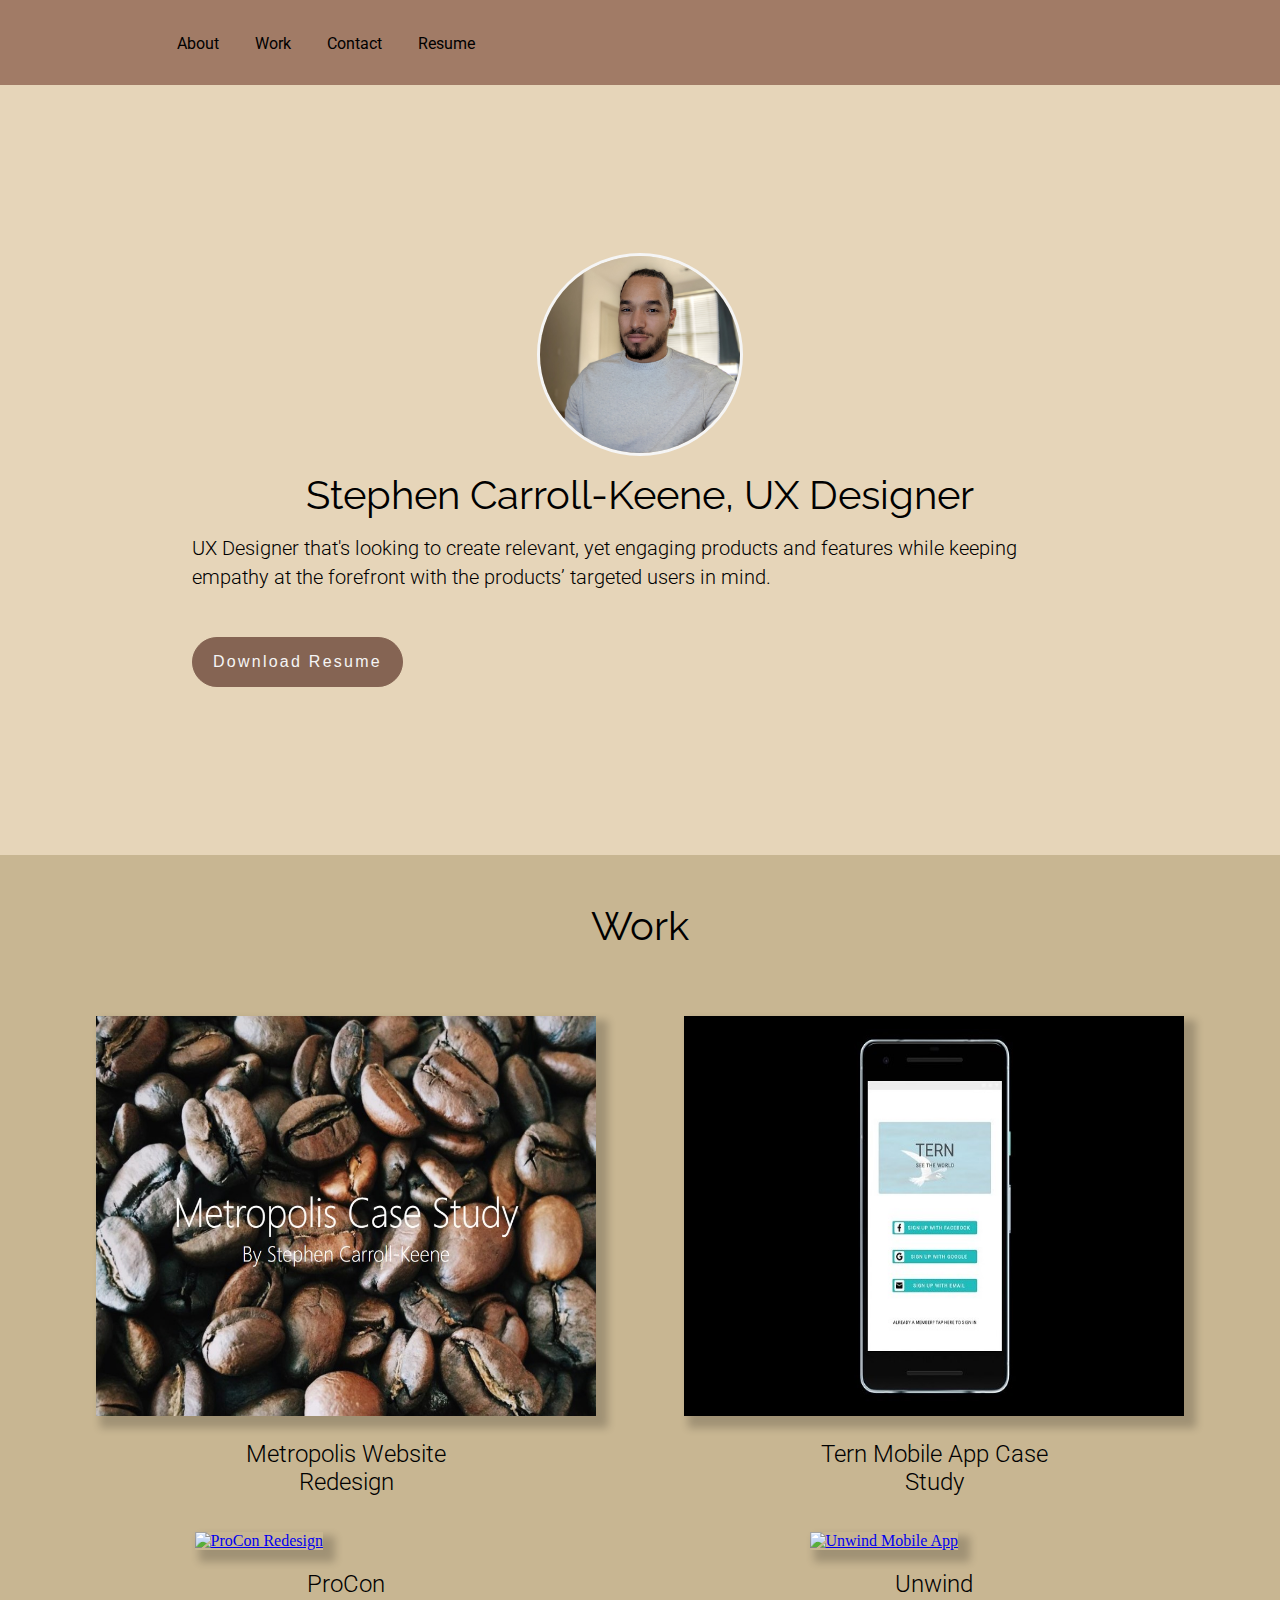
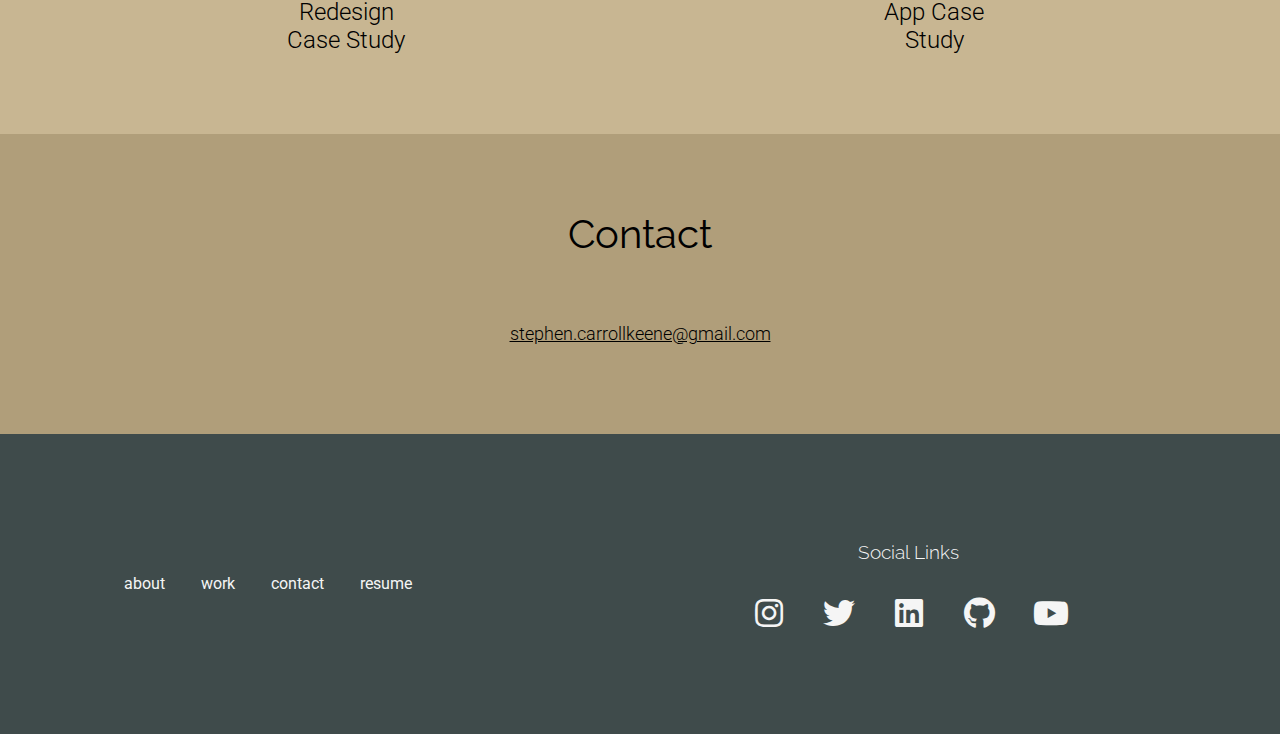
==== index.html @ 1592688e "updated introductory" ====
<!DOCTYPE html>
<html lang="en">
<head>
    <meta charset="UTF-8">
    <meta http-equiv="X-UA-Compatible" content="IE=edge">
    <meta name="viewport" content="width=device-width, initial-scale=1">
    <meta name="description" content="Hello and welcome to my UX Design portfolio completely coded by me, Stephen Carroll-Keene.">
    <title>Stephen | UX Designer</title>
    <link href="https://use.fontawesome.com/releases/v5.0.8/css/all.css" rel="stylesheet">
    <link rel="preconnect" href="https://fonts.googleapis.com">
    <link rel="preconnect" href="https://fonts.gstatic.com" crossorigin>
    <link href="https://fonts.googleapis.com/css2?family=Roboto:wght@300;400;500;700&family=Raleway:wght@300;400;500&&display=swap" rel="stylesheet">
    <link rel="stylesheet" href="./css/style.css" type="text/css">
    <!-- Global site tag (gtag.js) - Google Analytics -->
    <script async src="https://www.googletagmanager.com/gtag/js?id=G-5MT16CN2QF"></script>
    <script>
    window.dataLayer = window.dataLayer || [];
    function gtag(){dataLayer.push(arguments);}
    gtag('js', new Date());

    gtag('config', 'G-5MT16CN2QF');
    </script>
    <!-- Hotjar Tracking Code for https://stephencarrollkeene.com -->
    <script>
        (function(h,o,t,j,a,r){
            h.hj=h.hj||function(){(h.hj.q=h.hj.q||[]).push(arguments)};
            h._hjSettings={hjid:2554139,hjsv:6};
            a=o.getElementsByTagName('head')[0];
            r=o.createElement('script');r.async=1;
            r.src=t+h._hjSettings.hjid+j+h._hjSettings.hjsv;
            a.appendChild(r);
        })(window,document,'https://static.hotjar.com/c/hotjar-','.js?sv=');
    </script>
</head>
<body>
    <header class="navigation">
        <nav class="inline-block">
            <ul>
                <li class="inline-block"><a href="#heroImg">About</a></li>
                <li class="inline-block"><a href="#myWork">Work</a></li>
                <li class="inline-block"><a href="#contact">Contact</a></li>
                <li class="inline-block"><a href="https://drive.google.com/file/d/1DOOVzKp8T7zn0V1pbhtmwLR-fBc4AfFP/view?usp=sharing" target="_blank" rel="noopener">Resume</a></li>
            </ul>
        </nav>
    </header>

    <!-- Hero Image Section -->
    <section class="heroImg" id="heroImg">
        <div class="content">
            <img src="./images/pic-1.jpg" alt="Image" class="center">
            <h1 class="heroImgTitle">Stephen Carroll-Keene, UX Designer</h1>
            <p>UX Designer that's looking to create relevant, yet engaging products and features while keeping empathy at the forefront with the products’ targeted users in mind.</p>
            <a href="https://drive.google.com/file/d/1DOOVzKp8T7zn0V1pbhtmwLR-fBc4AfFP/view?usp=sharing" target="_blank" rel="noopener" class="CKR">
                <button class="button">Download Resume</button>
            </a>
        </div>
    </section>

    <!-- Back to Top Button -->
    <button onclick="scrollToTop(this)" class="scroll-btn" id="btnTop" title="Back to top">
        <span class="scroll-btn-icon">
            <i class="fas fa-arrow-up"></i></button>
        </span>

    <!-- My Work Section -->
    <section class="myWork" id="myWork">
        <h1>Work</h1>
        <div class="workGrid">
            <div class="workImageFour">
                <a href="https://scarrollkeene.github.io/metropolis_case_study/" target="_blank" rel="noopener">
                    <img src="./images/metropolis-case-study.jpg" alt="ProCon Redesign" class="image">
                    <div class="overlay-four">
                        <p class="overlay-text">Website redesign for the Metropolis Coffee Denver shops.</p>
                    </div>
                </a>
                <h2 class="center">Metropolis Website Redesign</h2>
            </div>

            <div class="workImageOne">
                <a href="https://uxfol.io/project/03500a78/ProCon-org-Redesign" target="_blank" rel="noopener">
                    <img src="./images/procon-redesign.jpg" alt="ProCon Redesign" class="image">
                    <div class="overlay-one">
                        <p class="overlay-text">Nonprofit website redesign to assist in building trust with its visitors by feeling easier to navigate
                            and be aesthetically pleasing.</p>
                    </div>
                </a>
                <h2 class="center">ProCon Redesign Case Study</h2>
            </div>

            <div class="workImageTwo">
                <a href="https://scarrollkeene.github.io/tern_case_study/" target="_blank" rel="noopener">
                    <img src="./images/tern-high-fidelity-crop.jpg" alt="Tern Mobile App" class="image">
                    <div class="overlay-two">
                        <p class="overlay-text">Mobile travel application designed to serve as a means of making both local food and activity
                            recommendations to you based on location.</p>
                    </div>
                </a>
                <h2 class="center">Tern Mobile App Case Study</h2>
            </div>

            <div class="workImageThree">
                <a href="https://scarrollkeene.github.io/unwind_case_study/" target="_blank" rel="noopener">
                    <img src="./images/unwind-thumbnail.jpg" alt="Unwind Mobile App" class="image">
                    <div class="overlay-three">
                        <p class="overlay-text">Mobile application created to allow users to utilize their devices in a more positive way, form healthier habits and
                            provide them with a moment of peace before bed.</p>
                    </div>
                </a>
                <h2 class="center">Unwind App Case Study</h2>
            </div>
        </div>
    </section>

    <section class="contact" id="contact">
        <h1>Contact</h1>
        <div class="myEmail">
            <a href="mailto:siresquirebusiness@gmail.com" title="Email Stephen" target="_blank" rel="noopener">stephen.carrollkeene@gmail.com</a>
        </div>
    </section>

    <footer>
        <ul>
            <li class="inline-block"><a href="#heroImg">about</a></li>
            <li class="inline-block"><a href="#myWork">work</a></li>
            <li class="inline-block"><a href="#contact">contact</a></li>
            <li class="inline-block"><a href="https://drive.google.com/file/d/1DOOVzKp8T7zn0V1pbhtmwLR-fBc4AfFP/view?usp=sharing" target="_blank" rel="noopener">resume</a></li>
        </ul>

        <nav class="links">
            <h3 class="footerLinks">Social Links</h3>
            <a href="https://www.instagram.com/hndsmdvl_" title="Follow on Instagram" target="_blank" rel="noopener"><i class="fab fa-instagram"></i></a>
            <a href="https://www.twitter.com/hndsmdvl_" title="Follow on Twitter" target="_blank" rel="noopener"><i class="fab fa-twitter"></i></a>
            <a href="https://www.linkedin.com/in/scarrollkeene" title="Connect on LinkedIn" target="_blank" rel="noopener"><i class="fab fa-linkedin"></i></a>
            <a href="https://github.com/SCarrollKeene" title="Follow on GitHub" target="_blank" rel="noopener"><i class="fab fa-github"></i></a>
            <a href="https://www.youtube.com/user/EsquireSCK" title="Subscribe on YouTube" target="_blank" rel="noopener"><i class="fab fa-youtube"></i></a>
          </nav>
    </footer>
</body>
<script src="https://ajax.googleapis.com/ajax/libs/jquery/3.3.1/jquery.min.js"></script>
<script src="./js/index.js"></script>
</html>
---- css/style.css ----
/* TODO 
* Implement html font size 62.5% for better responsive design
* convert font sizes/widths/margins/paddings to rem
*/

:root {
    /* Fonts */
    --font-header: 'Raleway', sans-serif;
    --font-body: 'Roboto', sans-serif;

    /* Font Size */
    --ft-sz-16: 16px;
    --ft-sz-24: 20px;

    --ft-h-lg: 40px;

    /* Colors */
    --color-primary: #8bd8bd;
    --color-secondary: #1A6978;
    --color-tertiary: #124451;

    --color-light-blk: #373738;
    --color-charcoal: #3F4B4B;
    --color-blk-one: #000;
    --color-blk-two: #222222;

    --color-bs-one: rgba(0, 0, 0, 0.1);
    --color-bs-two: rgba(0, 0, 0, 0.2);

    --color-khaki: #C8B692;
    --color-grullo: #B09E7A;
    --color-beaver: #A17B66;
    --color-beaver-drk: #856453;

    --color-selection: #d8c08b70;
    --color-btn-hover: #b3917f;

    --color-wht: #ffffff;
    --color-wht-smoke: #f5f5f5;
    --color-wht-hover: #f5f5f5bb;
    --color-dutch-wht: #E6D5B9;
}

html {
    scroll-behavior: smooth;
}

body {
    background-color: var(--color-wht);
    width: 100%;
    height: 800px;
    margin: 0 auto;
    margin-left: auto;
    margin-right: auto;
}

/* Navbar */
.navigation {
    background-color: var(--color-beaver);
    display: flex;
    justify-content: center;
    justify-items: center;
}

.inline-block {
    
    margin: 0%;
    display: inline-block;
    vertical-align: middle;
}

.logo {
    display: flex;
    justify-content: center;
    justify-items: center;
    width: 18%;
    padding: 2%;
    text-align: center;
    border-right: 2px solid var(--color-wht);
}

.headerLogo {
    height: 40px;
}

nav {
    width: 78%;
    padding: 1%;
}

ul {
    width: 50%;
    list-style-type: none;
    margin-left: auto;
    
    margin: 0%;
    padding: 2%;
    overflow: hidden;
}

li a {
    color: var(--color-blk-one);
    text-decoration: none;
    padding: 14px 16px;
    transition: background-color 0.3s ease;
}

li a:hover:not(.active) {
    background-color: var(--color-blk-two);
    color: var(--color-wht-smoke);
}

/* Hero Image */
.heroImgTitle {
    font-family: var(--font-header);
    font-weight: 400;
}

.heroImg {
    display: flex;
    flex-direction: column;
    background-color: var(--color-dutch-wht);
    background-blend-mode: normal;
    background-position: center center;
    background-repeat: no-repeat;
    background-attachment: fixed;
    background-size: cover;
    max-width: 100%;

    margin: 20px 0 20px 0;
}

.heroImg > p {
    font-size: 16px;
    font-weight: 400;
    letter-spacing: 0.5px;
}

.content {
    display: flex;
    flex-direction: column;
    justify-content: center;
    height: 700px;
    width: 70%;
    margin: 0 auto;
    padding: 35px;
    color: var(--color-blk-one);
    line-height: 1.5rem;
}

.content h1 {
    font-size: var(--ft-h-lg);
}

.content p {
    font-size: var(--ft-sz-24);
    font-weight: 300;
}

.content img {
    width: 200px;
    height: auto;
    border: 3px solid var(--color-wht-smoke);
    border-radius: 50%;
}

/* Center Img */
.center {
    display: block;
    margin-left: auto;
    margin-right: auto;
    width: 50%;
  }

h1, h3 {
    font-family: var(--font-header);
    font-weight: 300;
    animation: dropIn 1s ease-in-out;
}

h1, h3 {
    text-align: center;
    color: var(--color-blk-one);
}

h4 {
    color: var(--color-wht);
    text-decoration: underline solid var(--color-wht);
}

p {
    margin: 0 0 2rem 0;
    padding-bottom: 14px;
    line-height: 1.8rem;
}

::selection {
    background-color: var(--color-selection);
}

/* Button Styling */
.CKR {
    text-decoration: none;
}

.button {
    background-color: var(--color-beaver-drk);
    border: 1px solid var(--color-beaver-drk);
    border-radius: 25px;
    padding: 15px 20px;
    display: inline-block;
    color: var(--color-wht-smoke);
    text-align: center;
    text-decoration: none;
    font-size: var(--ft-sz-16);
    letter-spacing: 2.25px;
}

.button:hover {
    cursor: pointer;
    background-color: var(--color-btn-hover);
    border: 1px solid var(--color-btn-hover);
}

/* Back to Top btn */
.scroll-btn {
    background-color: var(--color-beaver-drk); 
    height: 4rem;
    width: 4rem;
    position: fixed;
    bottom: 3rem; 
    right: 3rem; 
    border-radius: 50%; 
    z-index: 100;
    box-shadow: 0 0 1rem 1rem rgba(0, 0, 0, 0.1);
    text-align: center;
    cursor: pointer; 

    display: none; 
    overflow: hidden;
    border: none; 
    outline: none;  
}

.scroll-btn:hover {
    background-color: var(--color-btn-hover);
    border: 1px solid var(--color-wht);
}

.scroll-btn-icon,
.scroll-btn-icon::before,
.scroll-btn-icon::after {
    color: var(--color-wht);
    font-size: 18px;
}

/* My Work Section coded using CSS Grid */
.myWork {
    display: flex;
    flex-direction: column;
    background-color: var(--color-khaki);
    padding: 20px;
}

.myWork h1 {
    text-align: center;
    color: var(--color-blk-one);
    font-size: var(--ft-h-lg);
    font-weight: 400;
}

.myWork h2 {
    color: var(--color-blk-one);
    font-family: var(--font-body);
    font-weight: 300;
}

.myWork > p {
    font-size: var(--ft-sz-16);
    font-weight: 400;
    letter-spacing: 0.5px;
}

.workGrid {
    display: grid;
    grid-template-columns: repeat(2, 1fr);
    column-gap: 1rem;
    row-gap: 1rem;
    padding: 20px;
    margin: 20px;
    grid-template-areas: 
    'imageFour imageTwo'
    'imageOne imageThree';
}

.image {
    width: 500px;
    height: 400px;
    box-shadow: 8px 8px 8px 4px rgba(0, 0, 0, 0.2);
}

.workGrid p {
    line-height: 1.5rem;
    color: var(--color-blk-one);
}

.workImageOne {
    grid-area: imageOne;
    display: grid;
    position: relative;
    justify-self: center;
    align-items: center;
}

.workImageTwo {
    grid-area: imageTwo;
    display: grid;
    position: relative;
    justify-self: center;
    align-items: center;
}

.workImageThree {
    grid-area: imageThree;
    display: grid;
    position: relative;
    justify-self: center;
    align-items: center;
}

.workImageFour {
    grid-area: imageFour;
    display: grid;
    position: relative;
    justify-self: center;
    align-items: center;
}

.overlay-four,
.overlay-three,
.overlay-two,
.overlay-one {
    position: absolute;
    top: 0;
    bottom: 0;
    left: 0;
    right: 0;
    height: 400px;
    width: 500px;
    opacity: 0;
    transition: .5s ease;
}

.overlay-text {
    color: var(--color-blk-one);
    font-size: 20px;
    position: absolute;
    top: 50%;
    left: 50%;
    -webkit-transform: translate(-50%, -50%);
    -ms-transform: translate(-50%, -50%);
    transform: translate(-50%, -50%);
    text-align: center;
}

.workImageOne:hover .image,
.workImageTwo:hover .image,
.workImageThree:hover .image,
.workImageFour:hover .image {
    -webkit-filter: blur(3px);
    filter: blur(3px);
}

.workImageOne:hover .overlay-one, 
.workImageTwo:hover .overlay-two, 
.workImageThree:hover .overlay-three,
.workImageFour:hover .overlay-four {
    opacity: 1;
    background-color: var(--color-wht-hover);
}

.contact {
    display: flex;
    flex-direction: column;
    justify-content: center;
    height: 300px;
    background-color: var(--color-grullo);
}

.contact h1 {
    text-align: center;
    color: var(--color-blk-one);
    font-size: var(--ft-h-lg);
    font-weight: 400;
}

.myEmail {
    display: flex;
    align-items: center;
    align-self: center;
    padding: 20px;
    margin: 20px;
    font-family: var(--font-body);
    font-weight: 300;
}

.contact a {
    color: var(--color-blk-one);
    font-size: 1.1rem;
}


/* Footer */
footer {
    display: flex;
    justify-content: center;
    align-items: center;
    background-color: var(--color-charcoal);
    text-align: center;
    height: 300px;
}

.footerLinks {
    color: var(--color-wht-smoke);
}

footer ul {
    display: inline-block;
    vertical-align: top;
    padding: 3%;
    color: var(--color-hover-grn);
}

footer li a {
    color: var(--color-wht-smoke);
    padding: 14px 16px;

}

.fa {
  margin-left: 2px;
  padding: 1rem;
  width: 2rem;
  font-size: 3rem;
  text-align: center;
  text-decoration: none;
  color: var(--color-wht-smoke);
}

.fab {
  margin-left: 2px;
  padding: 1rem;
  width: 2rem;
  font-size: 2rem;
  text-align: center;
  text-decoration: none;
  color: var(--color-wht-smoke);
}

.fa:hover {
  color: var(--color-btn-hover);
  text-decoration: none;
  transform: translateY(-3px);
}

.fab:hover {
  color: var(--color-btn-hover);
  text-decoration: none;
  transform: translateY(-3px);
}

.fa,
.fab:active {
  transform: translateY(-1px);
}

.center {
    text-align: center;
}

/* Typography */
li, p {
    font-family: var(--font-body);
}

/* Media Queries*/

@media only screen and (orientation: landscape) {
    .heroImg {
        margin: 0;;
    }
}

/* 1024px */
@media only screen and (max-width: 64em) {

    .content h1 {
        font-size: 30px;
        font-weight: 500;
    }

}

/* 840px */
@media only screen and (max-width: 52.5em) {

    .content h1 {
        font-size: 28px;
        font-weight: 500;
    }

    .inline-block {
        display: flex;
        flex-direction: row;
    }

    ul {
        width: 70%;
        display: flex;
        align-items: center;
        align-content: center;
    }

    li a.active {
        background-color: var(--color-light-blk);
    }

    .button {
        align-self: center;
    }

    .workGrid {
        display: grid;
        grid-template-columns: repeat(1, 1fr);
        column-gap: 1rem;
        row-gap: 1rem;
        padding: 20px;
        margin: 20px;
        grid-template-areas: 
        'imageFour'
        'imageOne'
        'imageTwo'
        'imageThree';
    }

    footer ul {
        display: flex;
    }
}

/* 768px */
@media only screen and (max-width: 48em) {
    .content {
        height: 830px;
    }

    .content h1 {
        font-size: 26px;
        font-weight: 500;
    }
    
}

/* 600px */
@media only screen and (max-width: 37.5em) {
   
    .inline-block {
        display: flex;
        justify-content: center;
        align-items: center;
    }

    nav {
        padding: 0;
    }

    ul {
        width: 100%;
        display: flex;
        align-items: center;
        justify-content: center;
    }

    .logo {
        display: none;
    }

    li a.active {
        background-color: var(--color-light-blk);
    }

    .heroImg {
        background-image: linear-gradient(to bottom, var(--color-light-blk), var(--color-hover-grn)),
        url(../images/content-background-min.jpg);
        background-attachment: scroll;
        max-width: 100%;
        margin: 0%;
        display: flex;
        padding: 0%;
    }

    .content {
        display: flex;
        width: 50%;
        font-size: var(--ft-sz-16);
        line-height: 1rem;
    }

    .content h1 {
        font-size: 20px;
        font-weight: 500;
    }

    .content img {
        max-width: 100%;
        margin-bottom: 20px;
    }

    .content p {
        line-height: 1.6rem;
        font-size: 15px;
    }

    .CKR {
        display: flex;
        align-self: center;
    }

    #btnTop:hover {
        background-color: var(--color-hover-grn);
        border: 1px solid var(--color-hover-grn);
    }

    .workGrid {
        padding: 10px;
        margin: 10px;
        display: grid;
        grid-template-columns: 1fr;
        grid-template-rows: repeat(1, 1fr);
        grid-template-areas: 
        'imageFour'
        'imageOne' 
        'imageTwo' 
        'imageThree';
    }


    .myWork p {
        display: flex;
        width: 93%;
    }

    .workGrid img {
        height: 250px;
        max-width: 100%;
    }

    .workImageOne:hover {
        filter: none;
    }

    .workImageTwo:hover {
        filter: none;
    }

    .workImageThree:hover {
        filter: none;
    }
    .workImageFour:hover {
        filter: none;
    }

    .myWork h1 {
        font-size: var(--ft-sz-24);
    }

    .myWork h2 {
        font-size: 20px;
    }

    .contact h1 {
        font-size: var(--ft-sz-24);
    }

    footer {
        display: flex;
        flex-direction: column;
        row-gap: 2rem;
        height: 400px;
    }

    footer ul {
        display: flex;
        padding: 0;
    }

    footer h3 {
        display: none;
    }

    .links {
        display: flex;
        align-items: center;
        justify-content: center;
    }
}

/* 414px */
@media only screen and (max-width: 25.875em) {
    .content {
        width: 80%;
    }

    .workGrid {
        grid-template-rows: 300px;
    }

    .myWork p {
        width: 80%;
    }
}
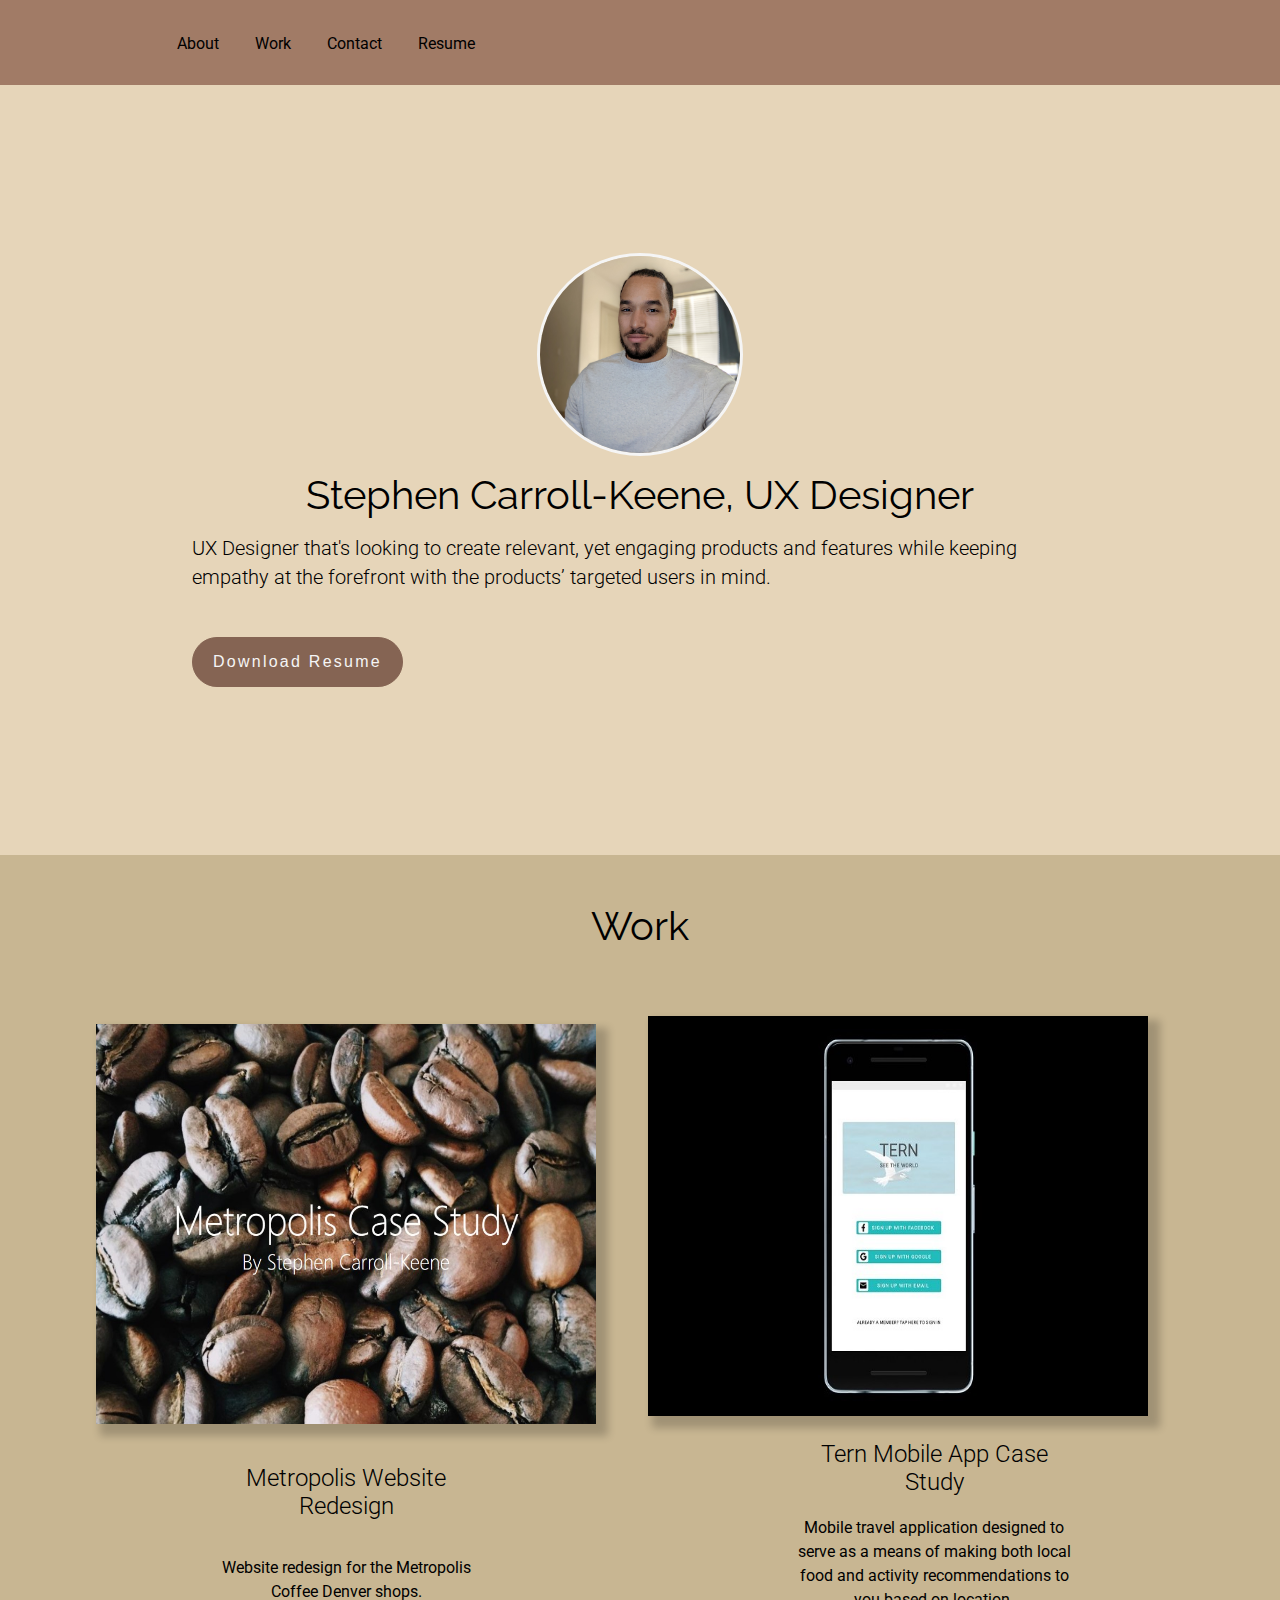
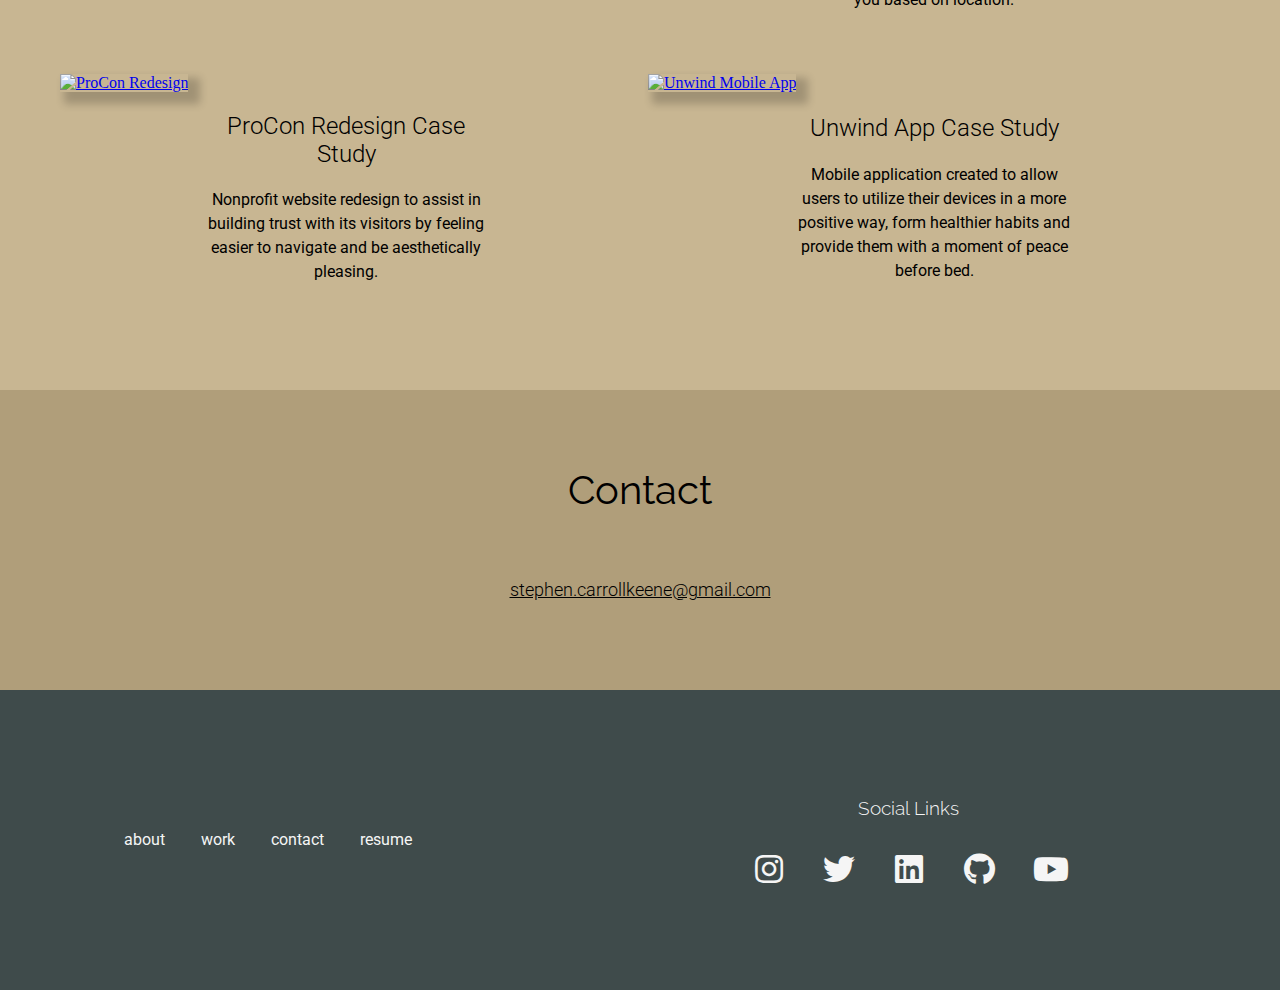
==== commit 87ba0643: "Merge branch 'main' of https://github.com/SCarrollKeene/stephencarrollkeene into main" ====
--- a/index.html
+++ b/index.html
@@ -39,7 +39,7 @@
                 <li class="inline-block"><a href="#heroImg">About</a></li>
                 <li class="inline-block"><a href="#myWork">Work</a></li>
                 <li class="inline-block"><a href="#contact">Contact</a></li>
-                <li class="inline-block"><a href="https://drive.google.com/file/d/1DOOVzKp8T7zn0V1pbhtmwLR-fBc4AfFP/view?usp=sharing" target="_blank" rel="noopener">Resume</a></li>
+                <li class="inline-block"><a href="https://drive.google.com/file/d/1FH6liFDwhu3SFFsydVmSMQoFHK8KPI5D/view?usp=sharing" target="_blank" rel="noopener">Resume</a></li>
             </ul>
         </nav>
     </header>
@@ -50,7 +50,7 @@
             <img src="./images/pic-1.jpg" alt="Image" class="center">
             <h1 class="heroImgTitle">Stephen Carroll-Keene, UX Designer</h1>
             <p>UX Designer that's looking to create relevant, yet engaging products and features while keeping empathy at the forefront with the products’ targeted users in mind.</p>
-            <a href="https://drive.google.com/file/d/1DOOVzKp8T7zn0V1pbhtmwLR-fBc4AfFP/view?usp=sharing" target="_blank" rel="noopener" class="CKR">
+            <a href="https://drive.google.com/file/d/1FH6liFDwhu3SFFsydVmSMQoFHK8KPI5D/view?usp=sharing" target="_blank" rel="noopener" class="CKR">
                 <button class="button">Download Resume</button>
             </a>
         </div>
@@ -74,6 +74,7 @@
                     </div>
                 </a>
                 <h2 class="center">Metropolis Website Redesign</h2>
+                <p class="overlay-bottom-text center">Website redesign for the Metropolis Coffee Denver shops.</p>
             </div>
 
             <div class="workImageOne">
@@ -85,6 +86,8 @@
                     </div>
                 </a>
                 <h2 class="center">ProCon Redesign Case Study</h2>
+                <p class="overlay-bottom-text center">Nonprofit website redesign to assist in building trust with its visitors by feeling easier to navigate
+                    and be aesthetically pleasing.</p>
             </div>
 
             <div class="workImageTwo">
@@ -96,6 +99,8 @@
                     </div>
                 </a>
                 <h2 class="center">Tern Mobile App Case Study</h2>
+                <p class="overlay-bottom-text center">Mobile travel application designed to serve as a means of making both local food and activity
+                    recommendations to you based on location.</p>
             </div>
 
             <div class="workImageThree">
@@ -107,6 +112,8 @@
                     </div>
                 </a>
                 <h2 class="center">Unwind App Case Study</h2>
+                <p class="overlay-bottom-text center">Mobile application created to allow users to utilize their devices in a more positive way, form healthier habits and
+                    provide them with a moment of peace before bed.</p>
             </div>
         </div>
     </section>
@@ -123,7 +130,7 @@
             <li class="inline-block"><a href="#heroImg">about</a></li>
             <li class="inline-block"><a href="#myWork">work</a></li>
             <li class="inline-block"><a href="#contact">contact</a></li>
-            <li class="inline-block"><a href="https://drive.google.com/file/d/1DOOVzKp8T7zn0V1pbhtmwLR-fBc4AfFP/view?usp=sharing" target="_blank" rel="noopener">resume</a></li>
+            <li class="inline-block"><a href="https://drive.google.com/file/d/1FH6liFDwhu3SFFsydVmSMQoFHK8KPI5D/view?usp=sharing" target="_blank" rel="noopener">resume</a></li>
         </ul>
 
         <nav class="links">
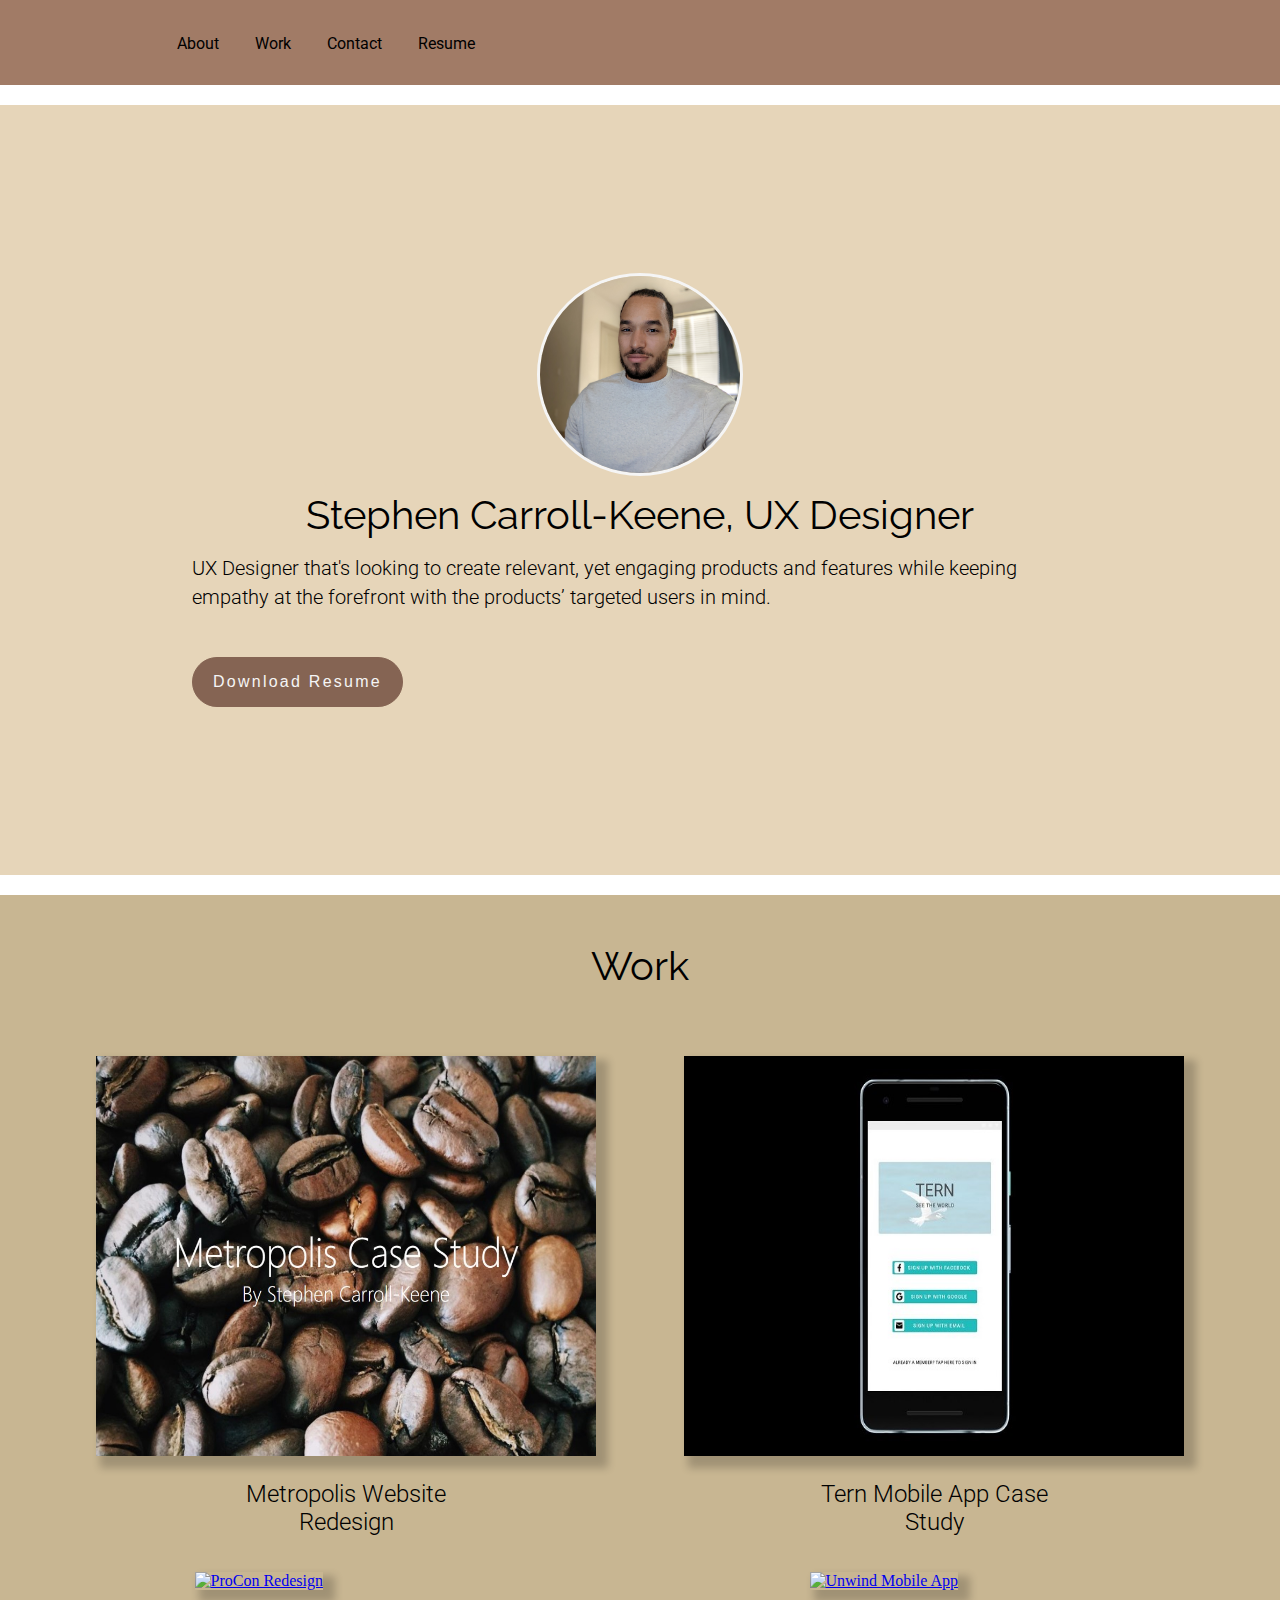
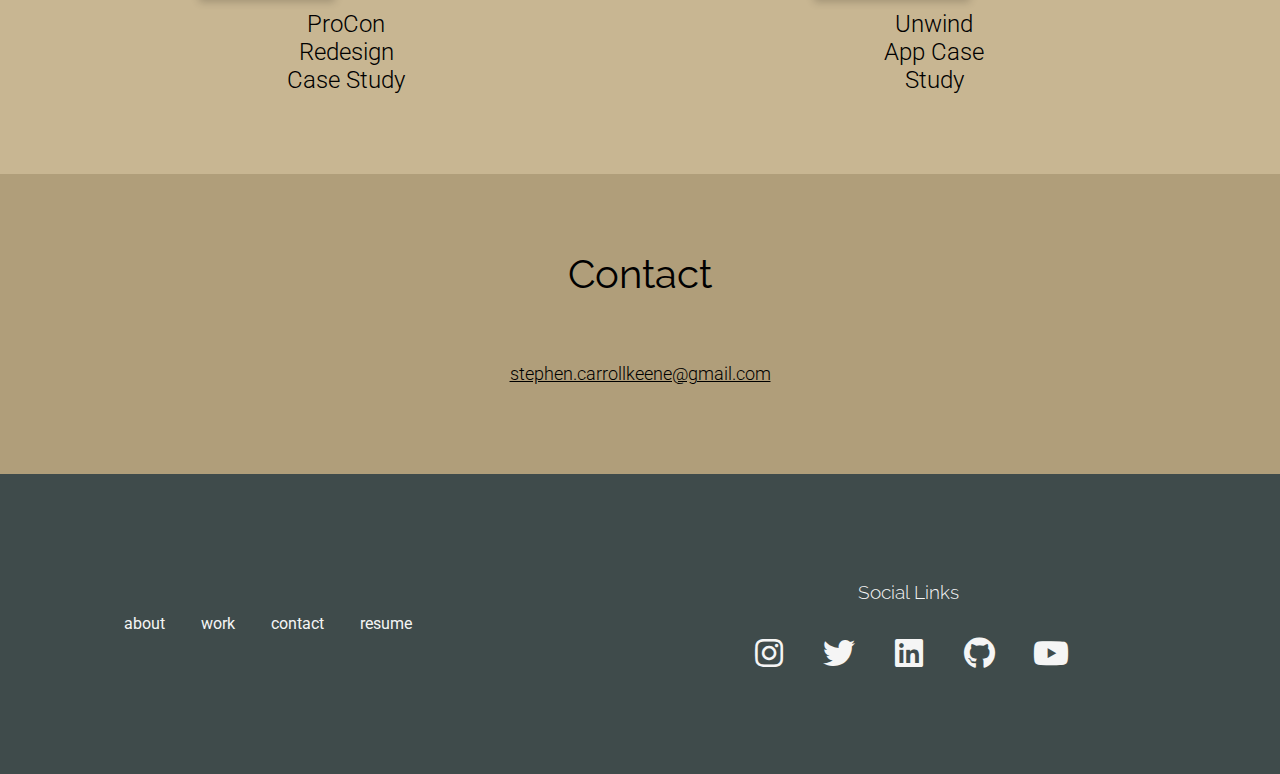
==== commit d297d13a: "updated codebase to reflect what was posted and current in github" ====
--- a/index.html
+++ b/index.html
@@ -74,7 +74,6 @@
                     </div>
                 </a>
                 <h2 class="center">Metropolis Website Redesign</h2>
-                <p class="overlay-bottom-text center">Website redesign for the Metropolis Coffee Denver shops.</p>
             </div>
 
             <div class="workImageOne">
@@ -86,8 +85,6 @@
                     </div>
                 </a>
                 <h2 class="center">ProCon Redesign Case Study</h2>
-                <p class="overlay-bottom-text center">Nonprofit website redesign to assist in building trust with its visitors by feeling easier to navigate
-                    and be aesthetically pleasing.</p>
             </div>
 
             <div class="workImageTwo">
@@ -99,8 +96,6 @@
                     </div>
                 </a>
                 <h2 class="center">Tern Mobile App Case Study</h2>
-                <p class="overlay-bottom-text center">Mobile travel application designed to serve as a means of making both local food and activity
-                    recommendations to you based on location.</p>
             </div>
 
             <div class="workImageThree">
@@ -112,8 +107,6 @@
                     </div>
                 </a>
                 <h2 class="center">Unwind App Case Study</h2>
-                <p class="overlay-bottom-text center">Mobile application created to allow users to utilize their devices in a more positive way, form healthier habits and
-                    provide them with a moment of peace before bed.</p>
             </div>
         </div>
     </section>
@@ -145,4 +138,4 @@
 </body>
 <script src="https://ajax.googleapis.com/ajax/libs/jquery/3.3.1/jquery.min.js"></script>
 <script src="./js/index.js"></script>
-</html>
+</html>--- a/css/style.css
+++ b/css/style.css
@@ -352,11 +352,14 @@
 }
 
 .overlay-text {
-    color: var(--color-blk-one);
+    font-family: var(--font-body);
+    font-weight: 400;
     font-size: 20px;
+    color: var(--color-blk-one);
     position: absolute;
     top: 50%;
     left: 50%;
+    width: 50%;
     -webkit-transform: translate(-50%, -50%);
     -ms-transform: translate(-50%, -50%);
     transform: translate(-50%, -50%);
@@ -486,9 +489,7 @@
 /* Media Queries*/
 
 @media only screen and (orientation: landscape) {
-    .heroImg {
-        margin: 0;;
-    }
+
 }
 
 /* 1024px */
@@ -505,7 +506,7 @@
 @media only screen and (max-width: 52.5em) {
 
     .content h1 {
-        font-size: 28px;
+        font-size: 32px;
         font-weight: 500;
     }
 
@@ -616,6 +617,14 @@
         margin-bottom: 20px;
     }
 
+    .overlay-one,
+    .overlay-two,
+    .overlay-three,
+    .overlay-four {
+        max-width: 100%;
+        height: 250px;
+    }
+
     .content p {
         line-height: 1.6rem;
         font-size: 15px;
@@ -715,7 +724,11 @@
         grid-template-rows: 300px;
     }
 
+    .myWork {
+        padding: 10px;
+    }
+
     .myWork p {
         width: 80%;
     }
-}
+}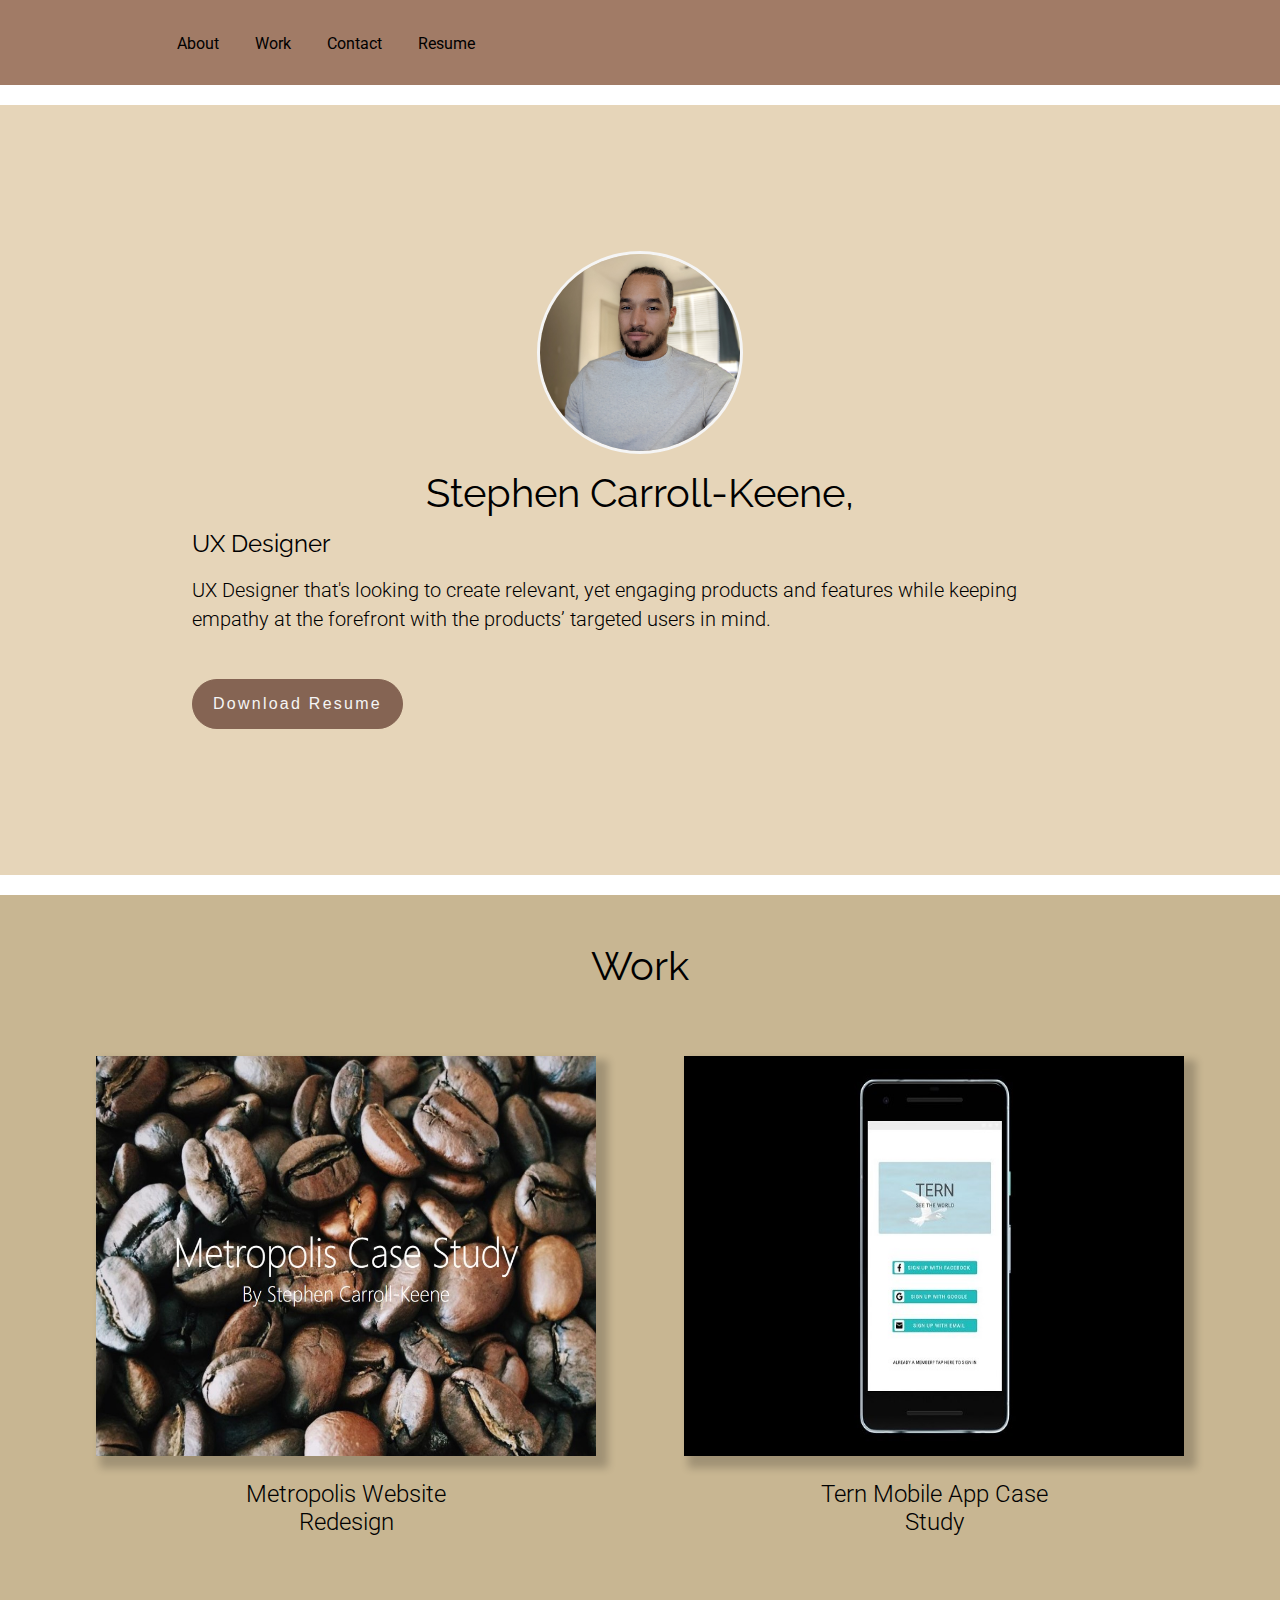
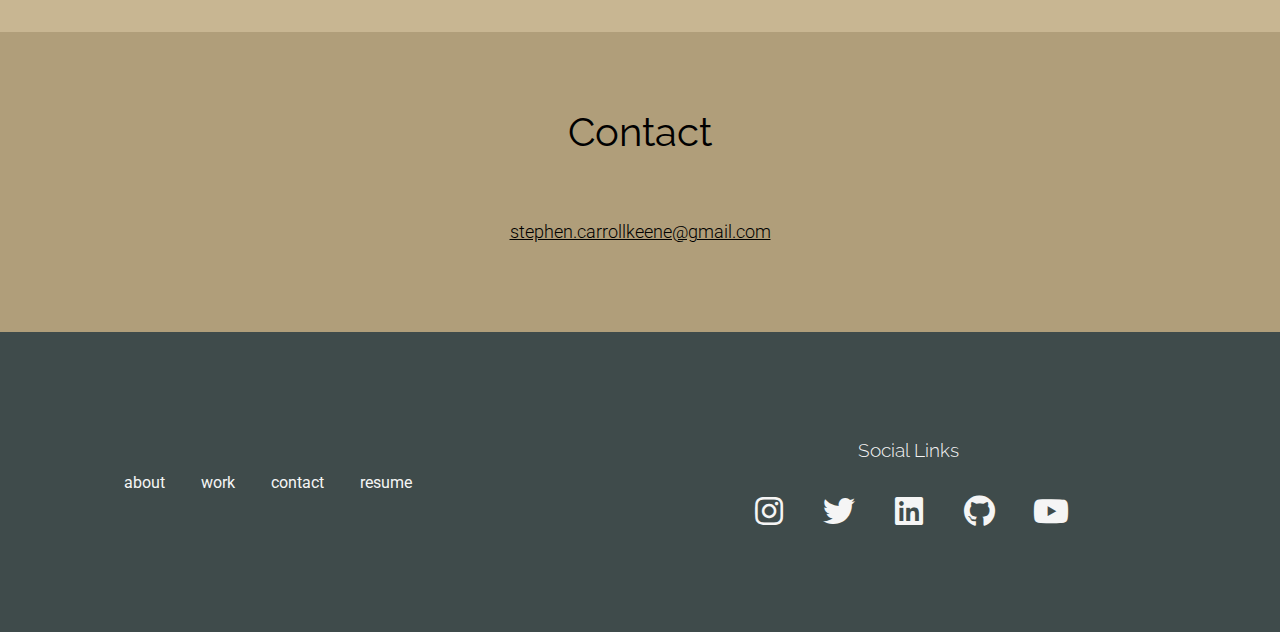
==== commit 36976b72: "omitted links to the procon and unwind case studies for the time being" ====
--- a/index.html
+++ b/index.html
@@ -47,12 +47,19 @@
     <!-- Hero Image Section -->
     <section class="heroImg" id="heroImg">
         <div class="content">
-            <img src="./images/pic-1.jpg" alt="Image" class="center">
-            <h1 class="heroImgTitle">Stephen Carroll-Keene, UX Designer</h1>
-            <p>UX Designer that's looking to create relevant, yet engaging products and features while keeping empathy at the forefront with the products’ targeted users in mind.</p>
-            <a href="https://drive.google.com/file/d/1FH6liFDwhu3SFFsydVmSMQoFHK8KPI5D/view?usp=sharing" target="_blank" rel="noopener" class="CKR">
-                <button class="button">Download Resume</button>
-            </a>
+            <div class="content-image">
+                <img src="./images/pic-1.jpg" alt="Image" class="center">
+            </div>
+            
+            <div class="content-copy">
+                <h1 class="heroImgTitle">Stephen Carroll-Keene,</h1>
+                <h2 class="heroImgTitle">UX Designer</h2>
+                <p>UX Designer that's looking to create relevant, yet engaging products and features while keeping empathy at the forefront with the products’ targeted users in mind.</p>
+
+                <a href="https://drive.google.com/file/d/1FH6liFDwhu3SFFsydVmSMQoFHK8KPI5D/view?usp=sharing" target="_blank" rel="noopener" class="CKR">
+                    <button class="button">Download Resume</button>
+                </a>
+            </div>
         </div>
     </section>
 
@@ -67,7 +74,7 @@
         <h1>Work</h1>
         <div class="workGrid">
             <div class="workImageFour">
-                <a href="https://scarrollkeene.github.io/metropolis_case_study/" target="_blank" rel="noopener">
+                <a href="./metropolis.html" rel="noopener">
                     <img src="./images/metropolis-case-study.jpg" alt="ProCon Redesign" class="image">
                     <div class="overlay-four">
                         <p class="overlay-text">Website redesign for the Metropolis Coffee Denver shops.</p>
@@ -75,9 +82,9 @@
                 </a>
                 <h2 class="center">Metropolis Website Redesign</h2>
             </div>
-
-            <div class="workImageOne">
-                <a href="https://uxfol.io/project/03500a78/ProCon-org-Redesign" target="_blank" rel="noopener">
+            <!--
+                <div class="workImageOne">
+                <a href="https://uxfol.io/project/03500a78/ProCon-org-Redesign" rel="noopener">
                     <img src="./images/procon-redesign.jpg" alt="ProCon Redesign" class="image">
                     <div class="overlay-one">
                         <p class="overlay-text">Nonprofit website redesign to assist in building trust with its visitors by feeling easier to navigate
@@ -86,9 +93,10 @@
                 </a>
                 <h2 class="center">ProCon Redesign Case Study</h2>
             </div>
+             -->
 
             <div class="workImageTwo">
-                <a href="https://scarrollkeene.github.io/tern_case_study/" target="_blank" rel="noopener">
+                <a href="./tern.html" target="_blank" rel="noopener">
                     <img src="./images/tern-high-fidelity-crop.jpg" alt="Tern Mobile App" class="image">
                     <div class="overlay-two">
                         <p class="overlay-text">Mobile travel application designed to serve as a means of making both local food and activity
@@ -98,7 +106,8 @@
                 <h2 class="center">Tern Mobile App Case Study</h2>
             </div>
 
-            <div class="workImageThree">
+            <!--
+                <div class="workImageThree">
                 <a href="https://scarrollkeene.github.io/unwind_case_study/" target="_blank" rel="noopener">
                     <img src="./images/unwind-thumbnail.jpg" alt="Unwind Mobile App" class="image">
                     <div class="overlay-three">
@@ -108,6 +117,8 @@
                 </a>
                 <h2 class="center">Unwind App Case Study</h2>
             </div>
+            -->
+            
         </div>
     </section>
 
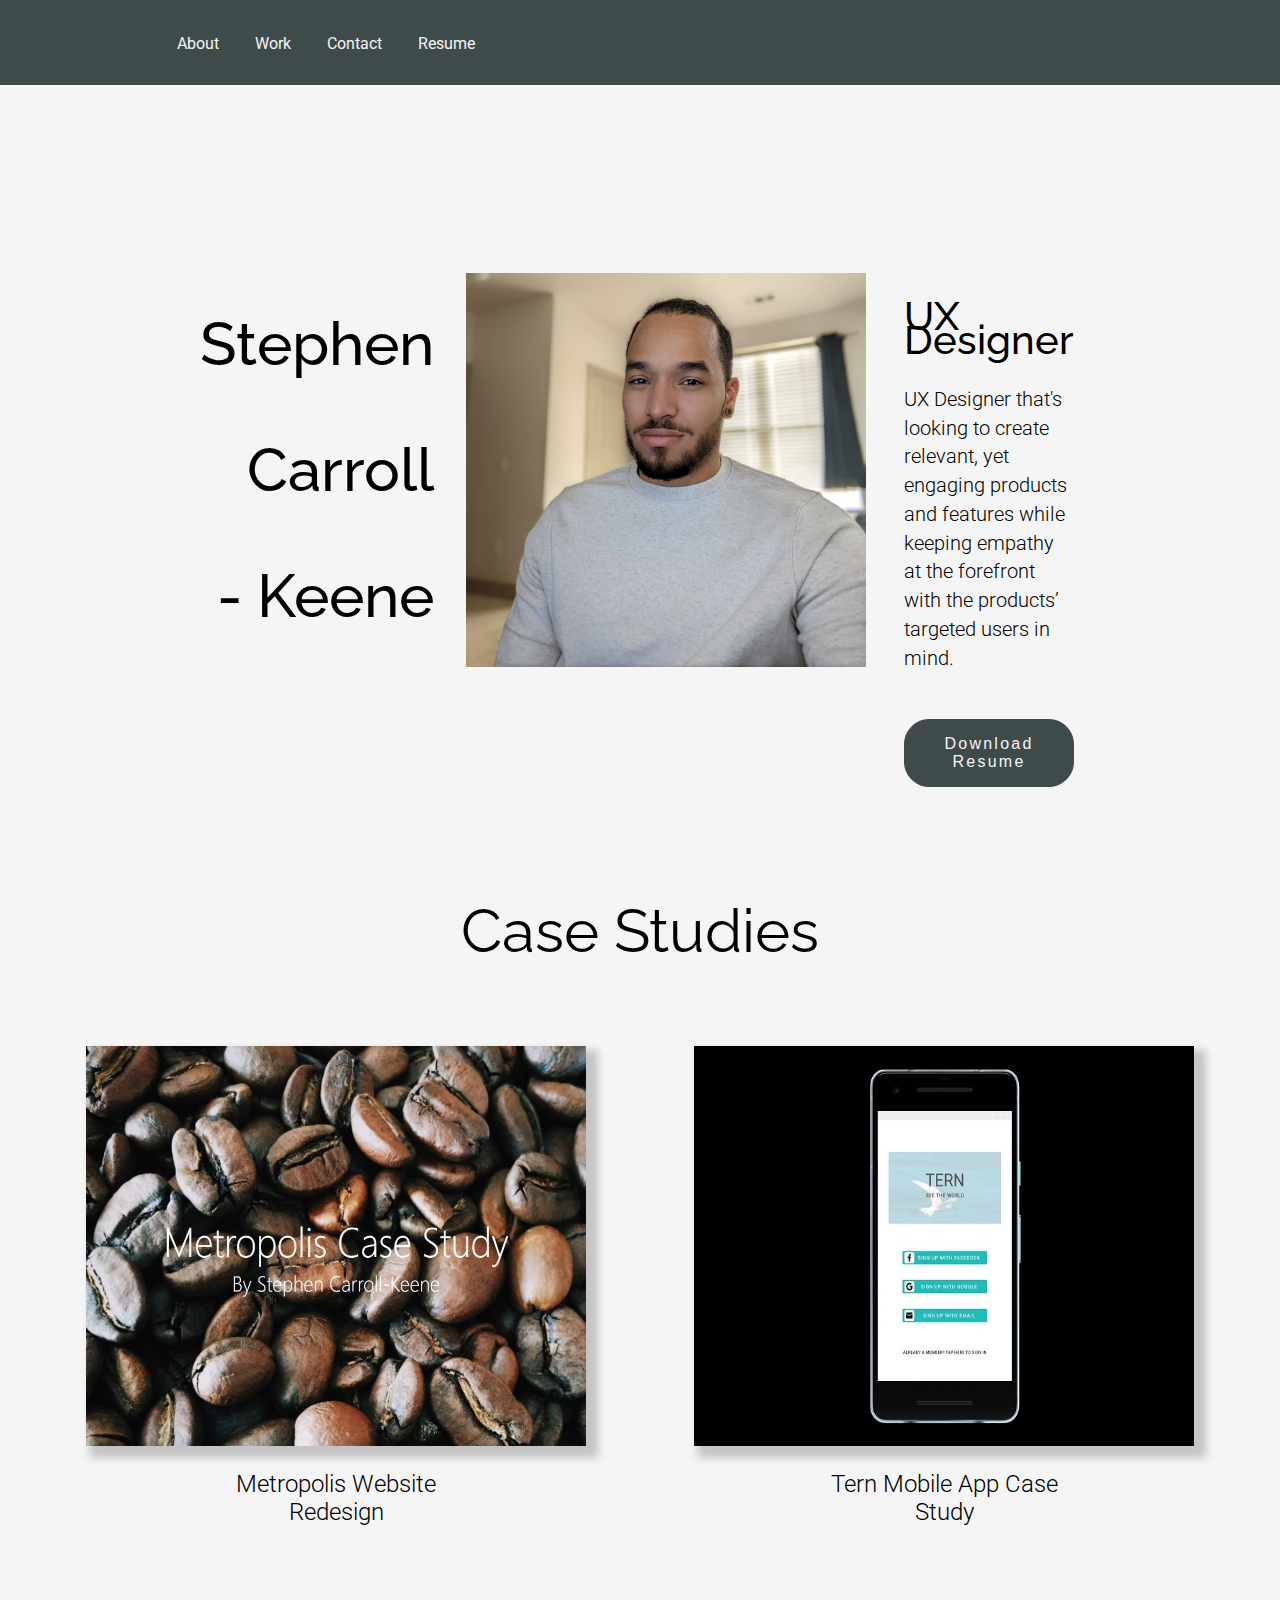
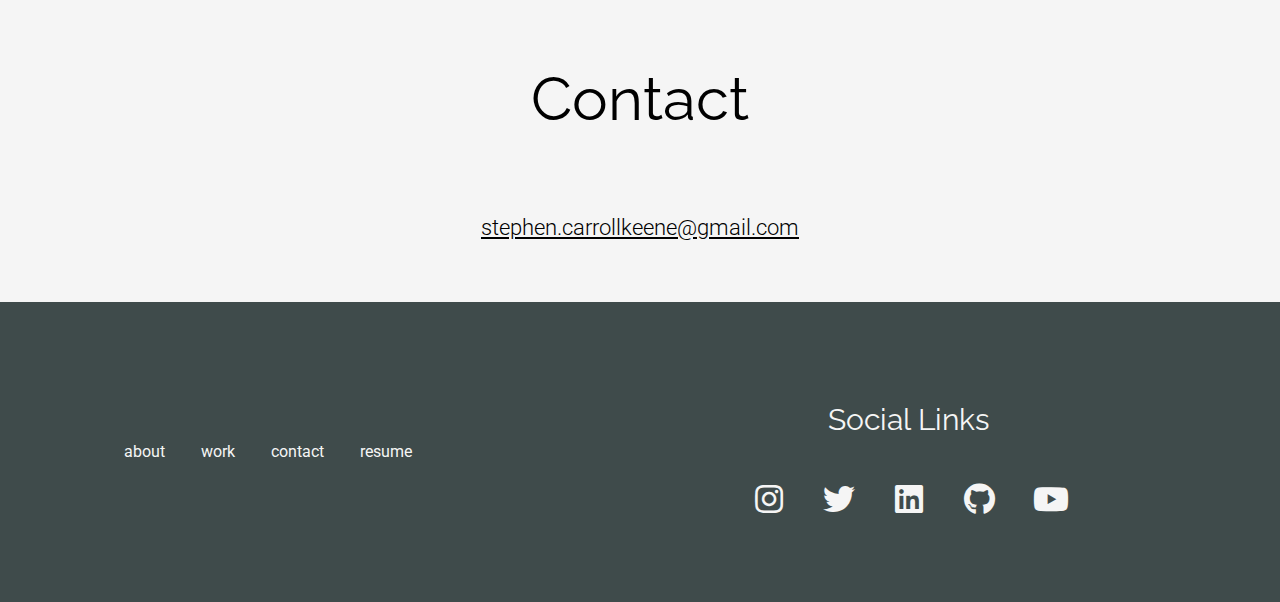
==== commit 85aad6d3: "rethemed site and fixed responsive issues scaling down to tablet and mobile" ====
--- a/index.html
+++ b/index.html
@@ -47,12 +47,16 @@
     <!-- Hero Image Section -->
     <section class="heroImg" id="heroImg">
         <div class="content">
+            <div class="content-name">
+                <h1>Stephen</h1>
+                <h1>Carroll</h1>
+                <h1>- Keene</h1>
+            </div>
             <div class="content-image">
                 <img src="./images/pic-1.jpg" alt="Image" class="center">
             </div>
             
             <div class="content-copy">
-                <h1 class="heroImgTitle">Stephen Carroll-Keene,</h1>
                 <h2 class="heroImgTitle">UX Designer</h2>
                 <p>UX Designer that's looking to create relevant, yet engaging products and features while keeping empathy at the forefront with the products’ targeted users in mind.</p>
 
@@ -71,7 +75,7 @@
 
     <!-- My Work Section -->
     <section class="myWork" id="myWork">
-        <h1>Work</h1>
+        <h1>Case Studies</h1>
         <div class="workGrid">
             <div class="workImageFour">
                 <a href="./metropolis.html" rel="noopener">
@@ -96,7 +100,7 @@
              -->
 
             <div class="workImageTwo">
-                <a href="./tern.html" target="_blank" rel="noopener">
+                <a href="./tern.html" rel="noopener">
                     <img src="./images/tern-high-fidelity-crop.jpg" alt="Tern Mobile App" class="image">
                     <div class="overlay-two">
                         <p class="overlay-text">Mobile travel application designed to serve as a means of making both local food and activity
--- a/css/style.css
+++ b/css/style.css
@@ -12,7 +12,8 @@
     --ft-sz-16: 16px;
     --ft-sz-24: 20px;
 
-    --ft-h-lg: 40px;
+    --ft-h-md: 40px;
+    --ft-h-lg: 60px;
 
     /* Colors */
     --color-primary: #8bd8bd;
@@ -32,7 +33,7 @@
     --color-beaver: #A17B66;
     --color-beaver-drk: #856453;
 
-    --color-selection: #d8c08b70;
+    --color-selection: #5f5f5f70;
     --color-btn-hover: #b3917f;
 
     --color-wht: #ffffff;
@@ -56,7 +57,7 @@
 
 /* Navbar */
 .navigation {
-    background-color: var(--color-beaver);
+    background-color: var(--color-charcoal);
     display: flex;
     justify-content: center;
     justify-items: center;
@@ -99,7 +100,7 @@
 }
 
 li a {
-    color: var(--color-blk-one);
+    color: var(--color-wht-smoke);
     text-decoration: none;
     padding: 14px 16px;
     transition: background-color 0.3s ease;
@@ -113,21 +114,19 @@
 /* Hero Image */
 .heroImgTitle {
     font-family: var(--font-header);
-    font-weight: 400;
+    font-weight: 500;
 }
 
 .heroImg {
     display: flex;
     flex-direction: column;
-    background-color: var(--color-dutch-wht);
+    background-color: var(--color-wht-smoke);
     background-blend-mode: normal;
     background-position: center center;
     background-repeat: no-repeat;
     background-attachment: fixed;
     background-size: cover;
     max-width: 100%;
-
-    margin: 20px 0 20px 0;
 }
 
 .heroImg > p {
@@ -138,7 +137,8 @@
 
 .content {
     display: flex;
-    flex-direction: column;
+    flex-direction: row;
+    align-items: center;
     justify-content: center;
     height: 700px;
     width: 70%;
@@ -148,8 +148,28 @@
     line-height: 1.5rem;
 }
 
+.content-image {
+    display: flex;
+}
+
+.content-copy {
+    display: flex;
+    flex-direction: column;
+    align-items: flex-start;
+    margin: 1.2rem;
+    padding: 1.2rem;
+    width: 400px;
+    height: 400px;
+}
+
 .content h1 {
     font-size: var(--ft-h-lg);
+}
+
+.content h2 {
+    display: flex;
+    align-self: center;
+    font-size: var(--ft-h-md);
 }
 
 .content p {
@@ -157,11 +177,29 @@
     font-weight: 300;
 }
 
+.content-name {
+    display: flex;
+    flex-direction: column;
+    justify-content: space-evenly;
+    padding: 1rem;
+    margin: 1rem;
+    width: 400px;
+    height: 400px;
+}
+
+.content h1 {
+    display: flex;
+    flex-direction: row-reverse;
+    font-weight: 500;
+}
+
 .content img {
-    width: 200px;
+    width: 400px;
     height: auto;
+    /*
     border: 3px solid var(--color-wht-smoke);
     border-radius: 50%;
+    */
 }
 
 /* Center Img */
@@ -200,12 +238,14 @@
 
 /* Button Styling */
 .CKR {
+    display: flex;
+    align-self: center;
     text-decoration: none;
 }
 
 .button {
-    background-color: var(--color-beaver-drk);
-    border: 1px solid var(--color-beaver-drk);
+    background-color: var(--color-charcoal);
+    border: 1px solid var(--color-charcoal);
     border-radius: 25px;
     padding: 15px 20px;
     display: inline-block;
@@ -218,13 +258,14 @@
 
 .button:hover {
     cursor: pointer;
-    background-color: var(--color-btn-hover);
-    border: 1px solid var(--color-btn-hover);
+    color: var(--color-charcoal);
+    background-color: var(--color-wht-smoke);
+    border: 1px solid var(--color-charcoal);
 }
 
 /* Back to Top btn */
 .scroll-btn {
-    background-color: var(--color-beaver-drk); 
+    background-color: var(--color-charcoal); 
     height: 4rem;
     width: 4rem;
     position: fixed;
@@ -242,11 +283,6 @@
     outline: none;  
 }
 
-.scroll-btn:hover {
-    background-color: var(--color-btn-hover);
-    border: 1px solid var(--color-wht);
-}
-
 .scroll-btn-icon,
 .scroll-btn-icon::before,
 .scroll-btn-icon::after {
@@ -258,8 +294,7 @@
 .myWork {
     display: flex;
     flex-direction: column;
-    background-color: var(--color-khaki);
-    padding: 20px;
+    background-color: var(--color-wht-smoke);
 }
 
 .myWork h1 {
@@ -387,7 +422,7 @@
     flex-direction: column;
     justify-content: center;
     height: 300px;
-    background-color: var(--color-grullo);
+    background-color: var(--color-wht-smoke);
 }
 
 .contact h1 {
@@ -408,8 +443,8 @@
 }
 
 .contact a {
-    color: var(--color-blk-one);
-    font-size: 1.1rem;
+    color: var(--color-blk-one);;
+    font-size: 1.4rem;
 }
 
 
@@ -425,6 +460,8 @@
 
 .footerLinks {
     color: var(--color-wht-smoke);
+    font-size: 30px;
+    font-weight: 400;
 }
 
 footer ul {
@@ -510,6 +547,18 @@
         font-weight: 500;
     }
 
+    .content h2 {
+        display: none;
+    }
+
+    .content img {
+        width: 300px;
+    }
+
+    .content p {
+        text-align: justify;
+    }
+
     .inline-block {
         display: flex;
         flex-direction: row;
@@ -532,7 +581,7 @@
 
     .workGrid {
         display: grid;
-        grid-template-columns: repeat(1, 1fr);
+        grid-template-columns: 1fr;
         column-gap: 1rem;
         row-gap: 1rem;
         padding: 20px;
@@ -552,18 +601,66 @@
 /* 768px */
 @media only screen and (max-width: 48em) {
     .content {
+        display: flex;
+        flex-direction: column;
         height: 830px;
+    }
+
+    .content-name {
+        display: flex;
+        flex-direction: row;
+        justify-content: space-evenly;
+    }
+
+    .content-name,
+    .content-copy {
+        height: auto;
     }
 
     .content h1 {
         font-size: 26px;
         font-weight: 500;
     }
+
+    .content h2 {
+        display: none;
+    }
+
+    .content img {
+        width: 250px;
+    }
+
+    .content-copy {
+        align-items: center;
+    }
     
 }
 
 /* 600px */
 @media only screen and (max-width: 37.5em) {
+
+    .content-name {
+        display: flex;
+        flex-direction: row;
+        justify-content: center;
+        margin: 0;
+        padding: 0;
+        height: 10%;
+        width: 80%;
+    }
+
+    .content h1 {
+        padding: 2px;
+        font-size: 14px;
+        font-weight: 500;
+    }
+
+    .content-copy {
+        margin: 0;
+        padding: 0;
+        width: 80%;
+        height: auto;
+    }
    
     .inline-block {
         display: flex;
@@ -603,13 +700,9 @@
     .content {
         display: flex;
         width: 50%;
+        height: fit-content;
         font-size: var(--ft-sz-16);
         line-height: 1rem;
-    }
-
-    .content h1 {
-        font-size: 20px;
-        font-weight: 500;
     }
 
     .content img {
@@ -627,7 +720,8 @@
 
     .content p {
         line-height: 1.6rem;
-        font-size: 15px;
+        font-size: 16px;
+        text-align: justify;
     }
 
     .CKR {
@@ -684,7 +778,7 @@
     }
 
     .myWork h2 {
-        font-size: 20px;
+        font-size: 14px;
     }
 
     .contact h1 {
@@ -696,6 +790,10 @@
         flex-direction: column;
         row-gap: 2rem;
         height: 400px;
+    }
+
+    .contact {
+        max-width: 100%;
     }
 
     footer ul {
@@ -720,6 +818,11 @@
         width: 80%;
     }
 
+    content h1 {
+        font-size: 14px;
+        font-weight: 400;
+    }
+
     .workGrid {
         grid-template-rows: 300px;
     }
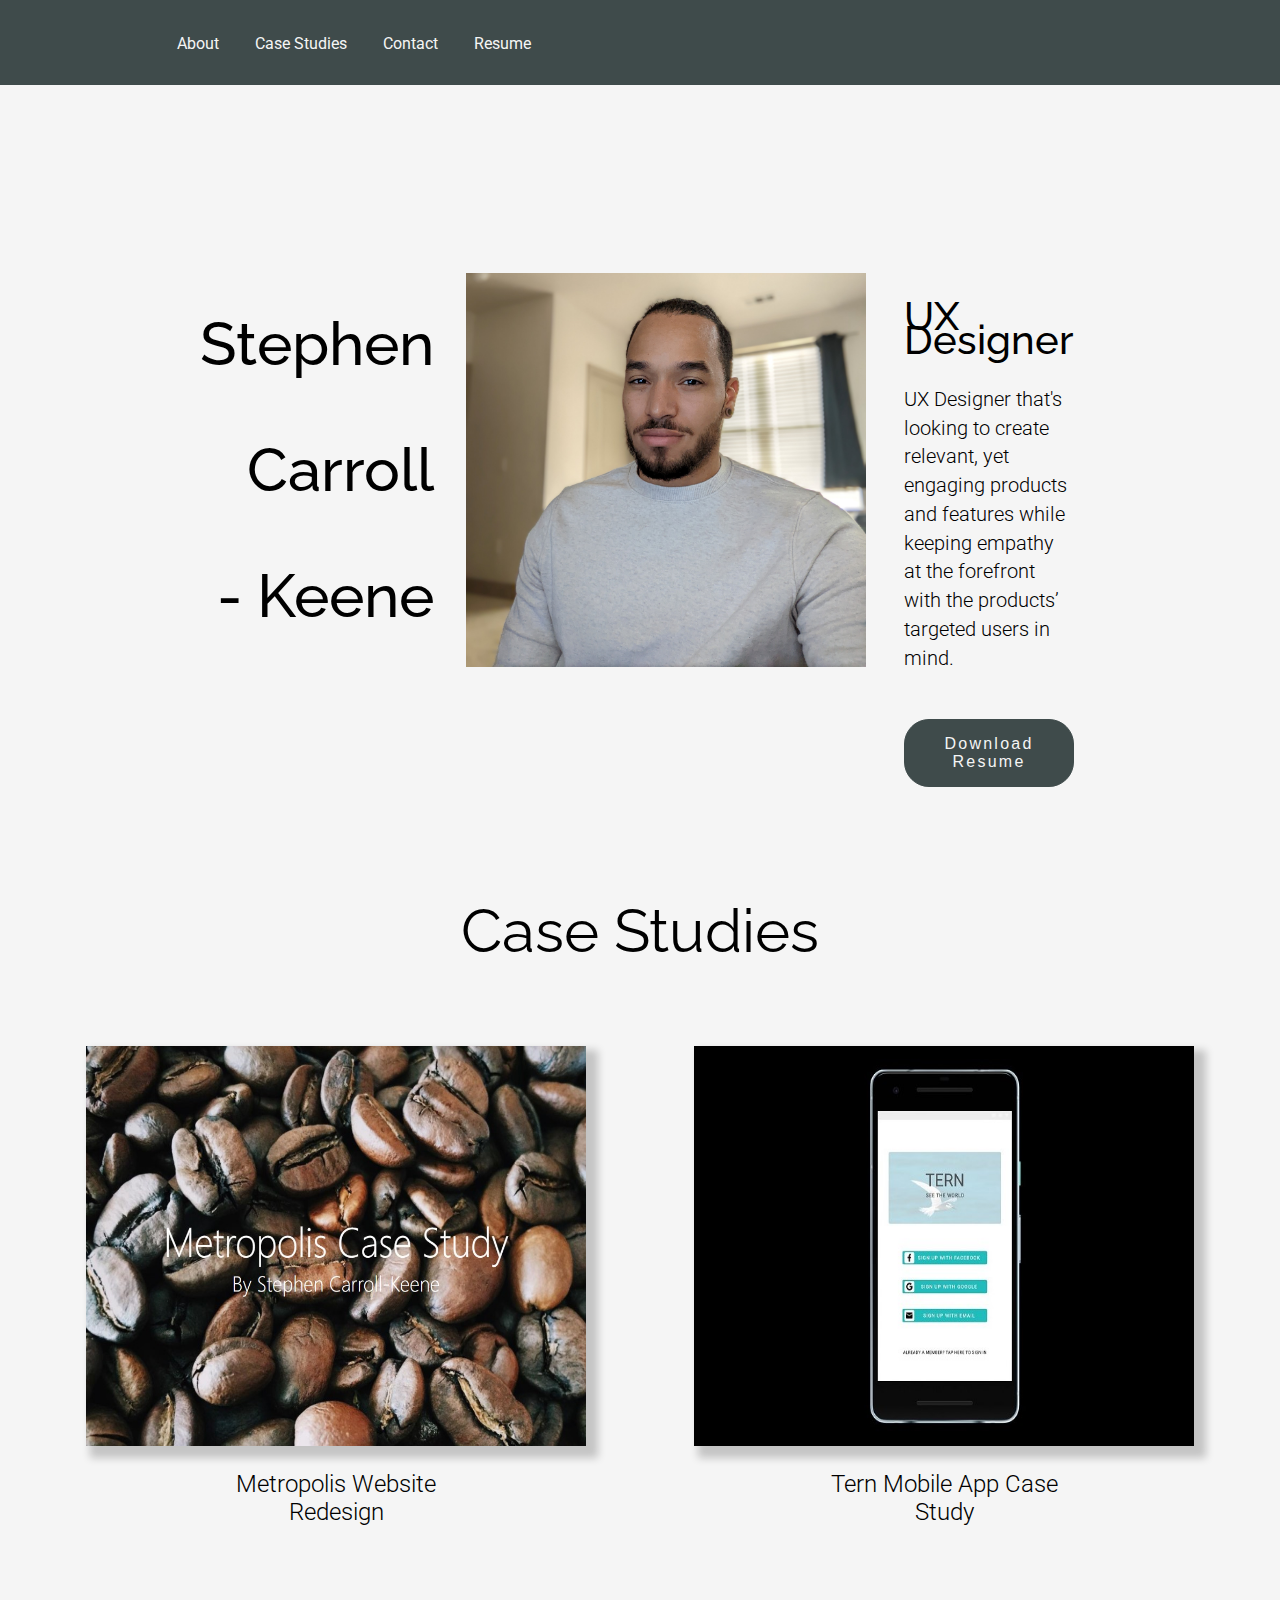
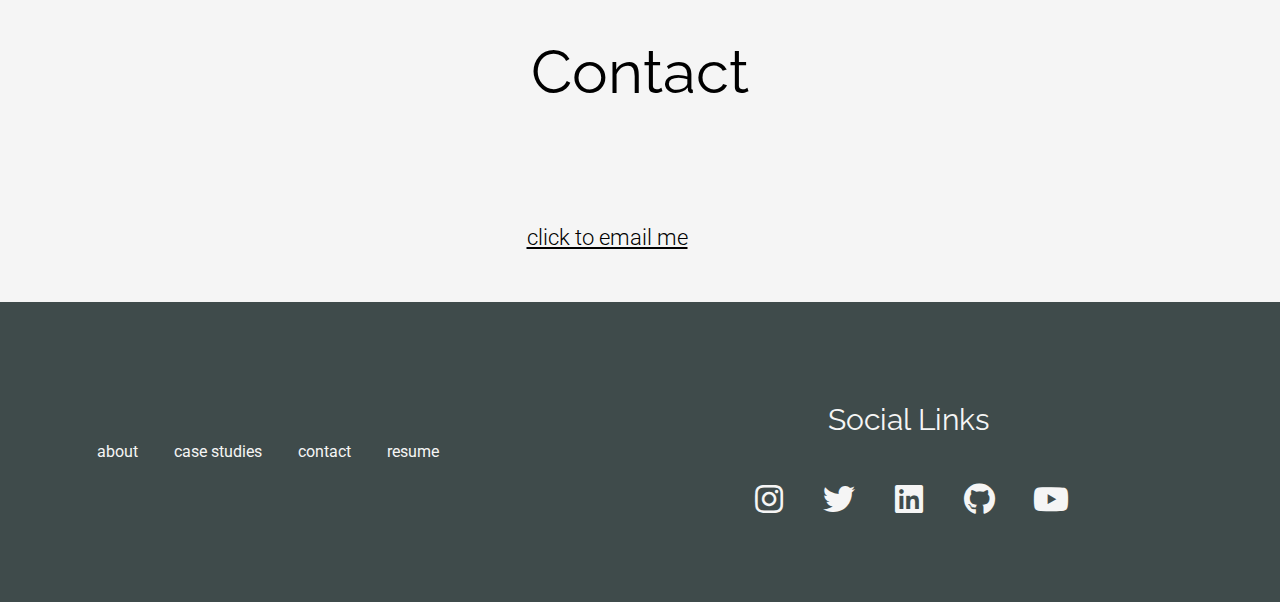
==== commit a333b26c: "updated main page and footer nav links" ====
--- a/index.html
+++ b/index.html
@@ -37,7 +37,7 @@
         <nav class="inline-block">
             <ul>
                 <li class="inline-block"><a href="#heroImg">About</a></li>
-                <li class="inline-block"><a href="#myWork">Work</a></li>
+                <li class="inline-block"><a href="#studies">Case Studies</a></li>
                 <li class="inline-block"><a href="#contact">Contact</a></li>
                 <li class="inline-block"><a href="https://drive.google.com/file/d/1FH6liFDwhu3SFFsydVmSMQoFHK8KPI5D/view?usp=sharing" target="_blank" rel="noopener">Resume</a></li>
             </ul>
@@ -74,7 +74,7 @@
         </span>
 
     <!-- My Work Section -->
-    <section class="myWork" id="myWork">
+    <section class="myWork" id="studies">
         <h1>Case Studies</h1>
         <div class="workGrid">
             <div class="workImageFour">
@@ -129,25 +129,25 @@
     <section class="contact" id="contact">
         <h1>Contact</h1>
         <div class="myEmail">
-            <a href="mailto:siresquirebusiness@gmail.com" title="Email Stephen" target="_blank" rel="noopener">stephen.carrollkeene@gmail.com</a>
+            <a href="mailto:siresquirebusiness@gmail.com" title="Email Stephen" target="_blank" rel="noopener">click to email me<i class="fa fa-envelope" aria-hidden="true"></i></a>
         </div>
     </section>
 
     <footer>
         <ul>
             <li class="inline-block"><a href="#heroImg">about</a></li>
-            <li class="inline-block"><a href="#myWork">work</a></li>
+            <li class="inline-block"><a href="#studies">case studies</a></li>
             <li class="inline-block"><a href="#contact">contact</a></li>
             <li class="inline-block"><a href="https://drive.google.com/file/d/1FH6liFDwhu3SFFsydVmSMQoFHK8KPI5D/view?usp=sharing" target="_blank" rel="noopener">resume</a></li>
         </ul>
 
         <nav class="links">
             <h3 class="footerLinks">Social Links</h3>
-            <a href="https://www.instagram.com/hndsmdvl_" title="Follow on Instagram" target="_blank" rel="noopener"><i class="fab fa-instagram"></i></a>
-            <a href="https://www.twitter.com/hndsmdvl_" title="Follow on Twitter" target="_blank" rel="noopener"><i class="fab fa-twitter"></i></a>
-            <a href="https://www.linkedin.com/in/scarrollkeene" title="Connect on LinkedIn" target="_blank" rel="noopener"><i class="fab fa-linkedin"></i></a>
-            <a href="https://github.com/SCarrollKeene" title="Follow on GitHub" target="_blank" rel="noopener"><i class="fab fa-github"></i></a>
-            <a href="https://www.youtube.com/user/EsquireSCK" title="Subscribe on YouTube" target="_blank" rel="noopener"><i class="fab fa-youtube"></i></a>
+            <a href="https://www.instagram.com/hndsmdvl_" title="Follow on Instagram" target="_blank" rel="noopener"><i class="fab fa-instagram" aria-hidden="true"></i></a>
+            <a href="https://www.twitter.com/hndsmdvl_" title="Follow on Twitter" target="_blank" rel="noopener"><i class="fab fa-twitter" aria-hidden="true"></i></a>
+            <a href="https://www.linkedin.com/in/scarrollkeene" title="Connect on LinkedIn" target="_blank" rel="noopener"><i class="fab fa-linkedin" aria-hidden="true"></i></a>
+            <a href="https://github.com/SCarrollKeene" title="Follow on GitHub" target="_blank" rel="noopener"><i class="fab fa-github" aria-hidden="true"></i></a>
+            <a href="https://www.youtube.com/user/EsquireSCK" title="Subscribe on YouTube" target="_blank" rel="noopener"><i class="fab fa-youtube" aria-hidden="true"></i></a>
           </nav>
     </footer>
 </body>
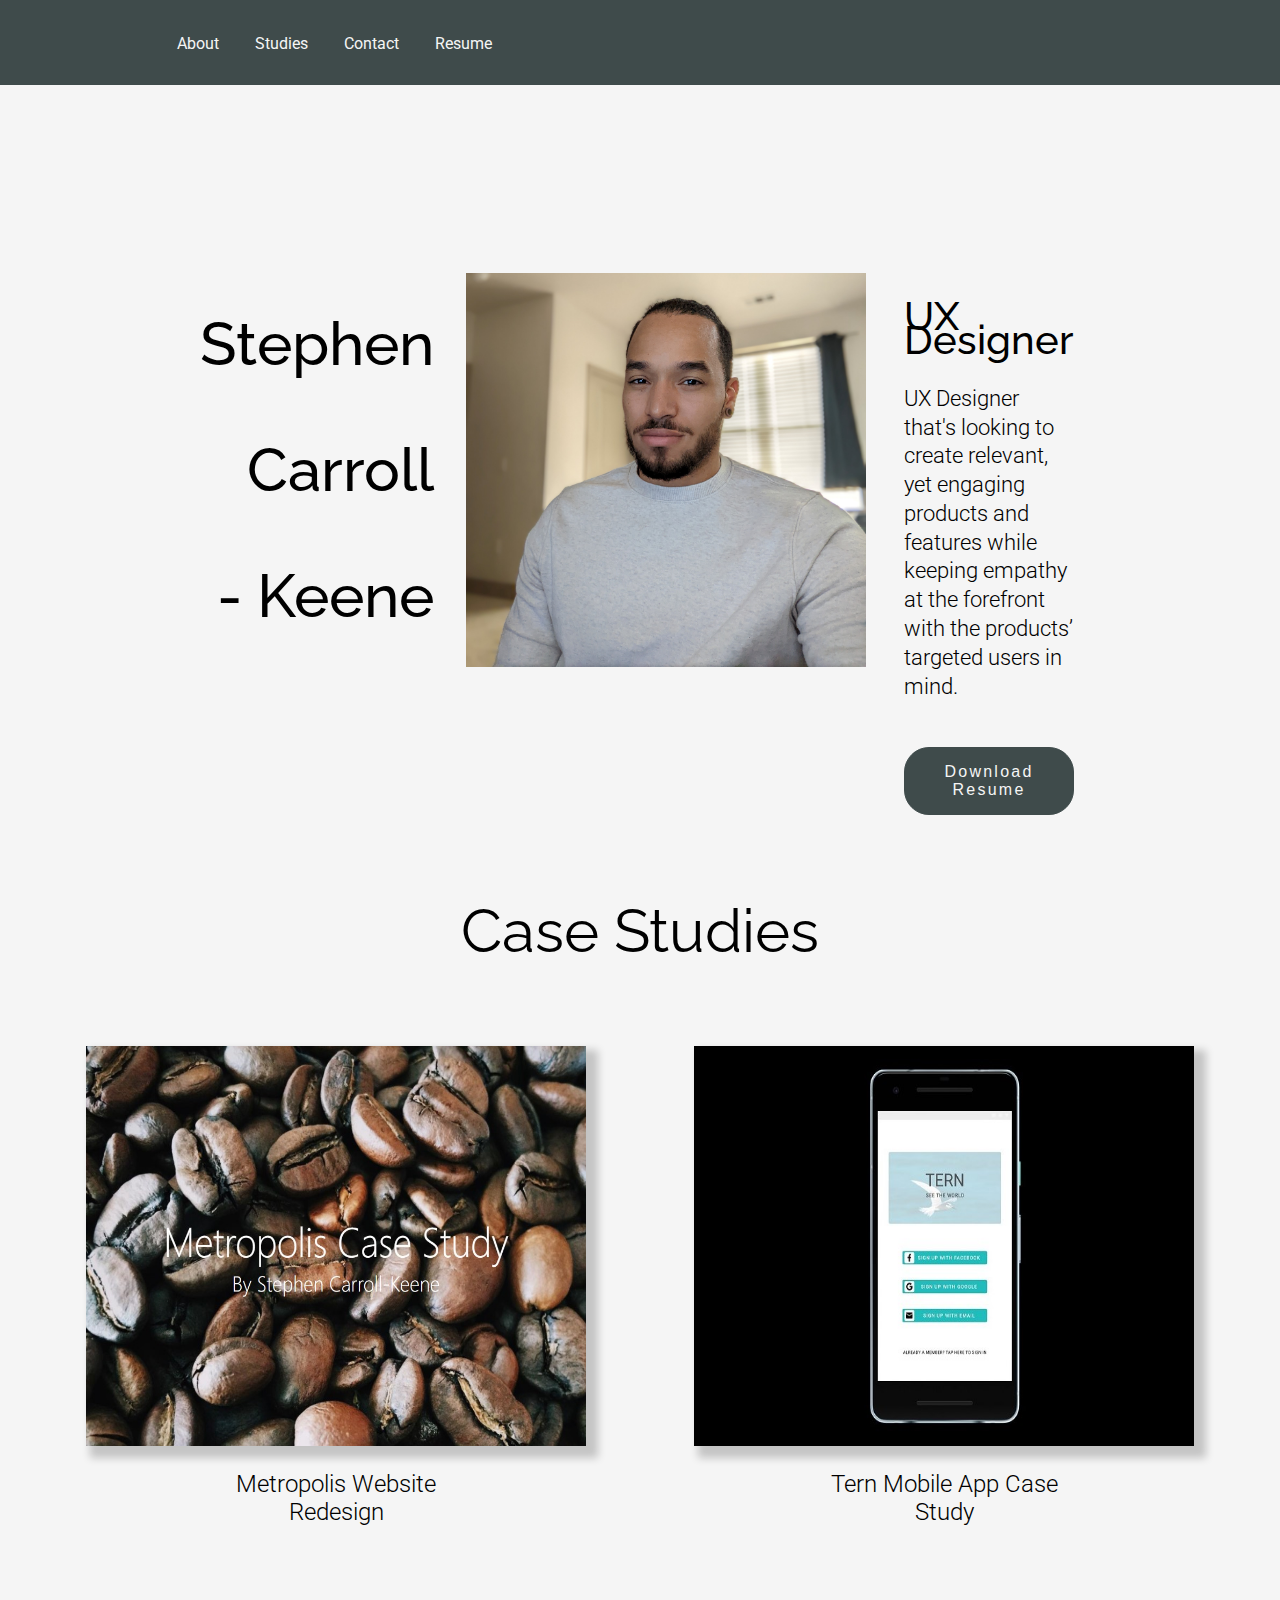
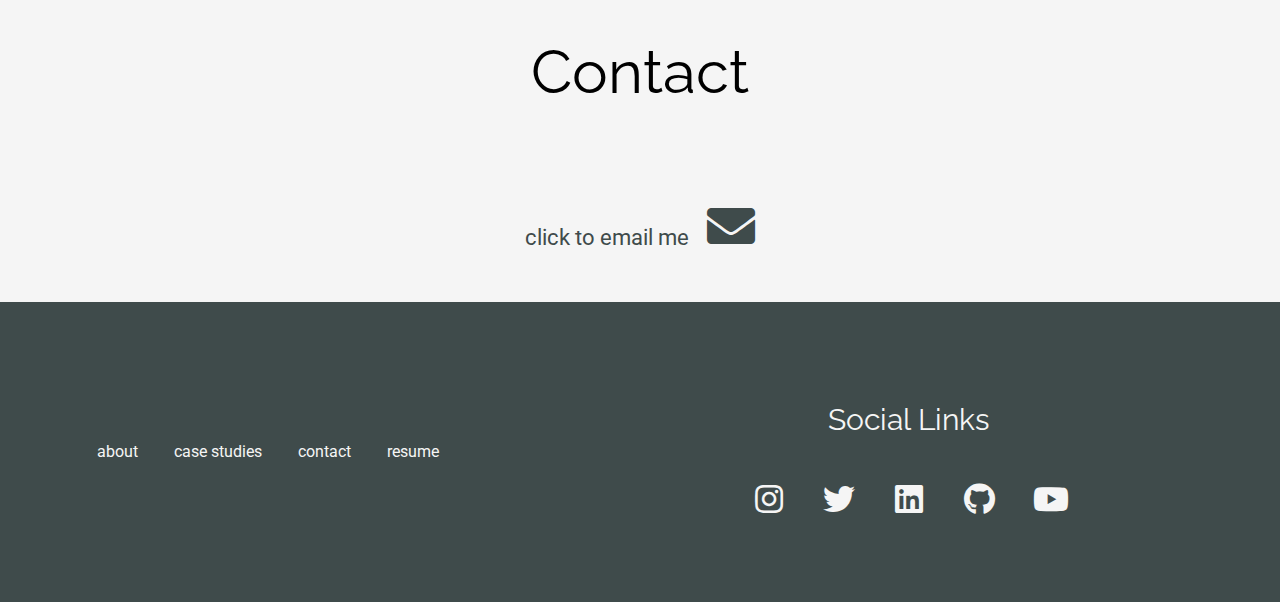
==== commit 462d16e5: "adjusted text size and weight for mobile responsive view" ====
--- a/index.html
+++ b/index.html
@@ -37,7 +37,7 @@
         <nav class="inline-block">
             <ul>
                 <li class="inline-block"><a href="#heroImg">About</a></li>
-                <li class="inline-block"><a href="#studies">Case Studies</a></li>
+                <li class="inline-block"><a href="#studies">Studies</a></li>
                 <li class="inline-block"><a href="#contact">Contact</a></li>
                 <li class="inline-block"><a href="https://drive.google.com/file/d/1FH6liFDwhu3SFFsydVmSMQoFHK8KPI5D/view?usp=sharing" target="_blank" rel="noopener">Resume</a></li>
             </ul>
--- a/css/style.css
+++ b/css/style.css
@@ -10,7 +10,7 @@
 
     /* Font Size */
     --ft-sz-16: 16px;
-    --ft-sz-24: 20px;
+    --ft-sz-24: 22px;
 
     --ft-h-md: 40px;
     --ft-h-lg: 60px;
@@ -283,6 +283,10 @@
     outline: none;  
 }
 
+.scroll-btn:hover {
+    color: var(--color-primary);
+}
+
 .scroll-btn-icon,
 .scroll-btn-icon::before,
 .scroll-btn-icon::after {
@@ -443,8 +447,10 @@
 }
 
 .contact a {
-    color: var(--color-blk-one);;
+    color: var(--color-charcoal);;
     font-size: 1.4rem;
+    text-decoration: none;
+    font-weight: 400;
 }
 
 
@@ -497,14 +503,19 @@
   color: var(--color-wht-smoke);
 }
 
+i.fa.fa-envelope {
+    color: var(--color-charcoal);
+    text-decoration: none;
+}
+
 .fa:hover {
-  color: var(--color-btn-hover);
+  color: var(--color-primary);
   text-decoration: none;
   transform: translateY(-3px);
 }
 
 .fab:hover {
-  color: var(--color-btn-hover);
+  color: var(--color-primary);
   text-decoration: none;
   transform: translateY(-3px);
 }
@@ -651,8 +662,8 @@
 
     .content h1 {
         padding: 2px;
-        font-size: 14px;
-        font-weight: 500;
+        font-size: 20px;
+        font-weight: 600;
     }
 
     .content-copy {
@@ -719,7 +730,7 @@
     }
 
     .content p {
-        line-height: 1.6rem;
+        line-height: 1.8rem;
         font-size: 16px;
         text-align: justify;
     }
@@ -775,14 +786,16 @@
 
     .myWork h1 {
         font-size: var(--ft-sz-24);
+        font-weight: 600;
     }
 
     .myWork h2 {
-        font-size: 14px;
+        font-size: 16px;
     }
 
     .contact h1 {
         font-size: var(--ft-sz-24);
+        font-weight: 600;
     }
 
     footer {
